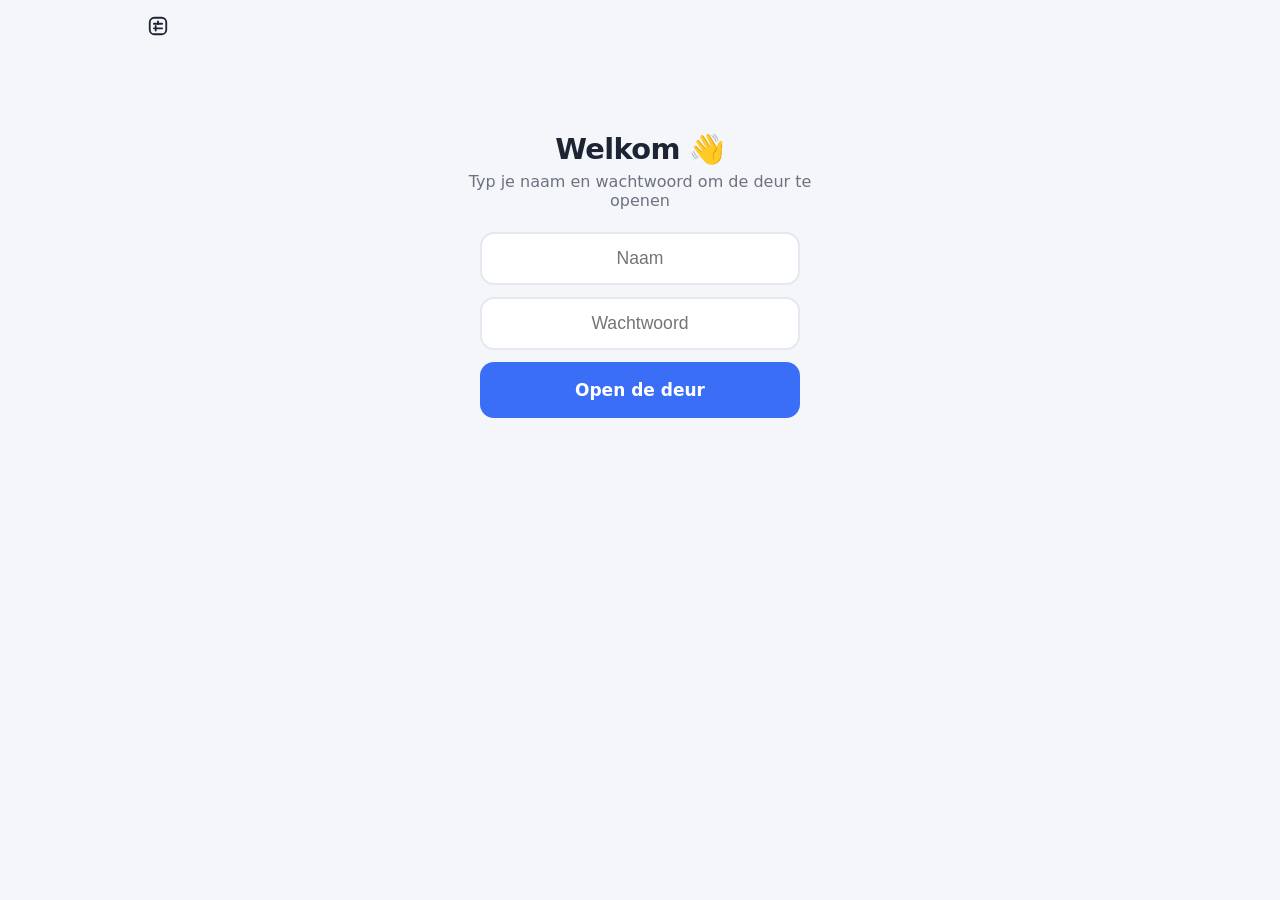
==== index.html @ dc173ef7 "Klok: wrong answers wait for Verder, × beside Klaar, single-column tiles A wrong answer stays on scr" ====
<!DOCTYPE html>
<html lang="nl">
<head>
  <meta charset="UTF-8">
  <meta name="viewport" content="width=device-width, initial-scale=1, viewport-fit=cover">
  <title>Oefensommen</title>
  <link rel="stylesheet" href="css/style.css?v=202611221325">
  <link rel="icon" href="data:image/svg+xml,<svg xmlns='http://www.w3.org/2000/svg' viewBox='0 0 100 100'><text y='.9em' font-size='90'>🧮</text></svg>">
</head>
<body>

  <header class="topbar">
    <button id="btn-brand" class="brand" title="Oefensommen" aria-label="Oefensommen">
      <svg viewBox="0 0 24 24" width="22" height="22" aria-hidden="true" fill="none"
           stroke="currentColor" stroke-width="2" stroke-linecap="round">
        <rect x="3" y="3" width="18" height="18" rx="5"/>
        <path d="M7.5 9.5h9M7.5 14.5h9M12 7v3M9.5 12v5"/>
      </svg>
    </button>
    <div class="topbar-right">
      <div id="timerbox" class="timerbox hidden">
        <span class="timer-clock">⏱</span>
        <span id="timer" class="timer-value">0:00</span>
        <button id="btn-pause" class="timer-btn" data-i18n-title="pause">⏸</button>
        <button id="btn-skip" class="timer-btn" data-i18n-title="skip">⏭</button>
      </div>
      <div id="langpick" class="langpick">
        <button id="lang-current" class="flag-btn" aria-haspopup="true" aria-expanded="false">
          <span id="lang-flag">🇳🇱</span><span id="lang-caret" class="caret hidden">▾</span>
        </button>
        <div id="lang-menu" class="lang-menu hidden">
          <button class="lang-opt" data-lang="nl">🇳🇱 Nederlands</button>
          <button class="lang-opt" data-lang="en">🇬🇧 English</button>
          <button class="lang-opt" data-lang="tr">🇹🇷 Türkçe</button>
        </div>
      </div>
      <button id="btn-logout-top" class="icon-btn hidden" data-i18n-title="logout" aria-label="Uitloggen">
        <svg viewBox="0 0 24 24" width="17" height="17" fill="none" stroke="currentColor"
             stroke-width="2" stroke-linecap="round" stroke-linejoin="round">
          <path d="M15 17l5-5-5-5"></path>
          <path d="M20 12H9"></path>
          <path d="M13 4H6a2 2 0 0 0-2 2v12a2 2 0 0 0 2 2h7"></path>
        </svg>
      </button>
    </div>
  </header>

  <main id="app">

    <!-- LOGIN -->
    <section id="screen-login" class="screen">
      <div class="login-wrap">
        <h1 class="welkom"><span data-i18n="welkom">Welkom</span><span id="welkom-name" class="name"></span> 👋</h1>
        <p id="login-sub" class="login-sub" data-i18n="login_hint">Typ het wachtwoord om de deur te openen</p>

        <input type="text" id="login-user" class="hidden" autocomplete="username"
               autocapitalize="none" autocorrect="off" spellcheck="false"
               data-i18n-ph="username" placeholder="Naam">
        <input type="password" id="login-pass" inputmode="numeric" autocomplete="current-password" data-i18n-ph="password" placeholder="Wachtwoord">
        <p id="login-error" class="error hidden" data-i18n="login_err">Dat klopt niet. Probeer het nog eens!</p>
        <button id="btn-login" class="btn primary big" data-i18n="login_btn">Open de deur</button>
      </div>
    </section>

    <!-- HOME -->
    <section id="screen-home" class="screen hidden screen--fit">
      <div class="card home-card">
        <div class="home-head">
          <h1 id="home-greeting">Hoi!</h1>
          <p id="home-chips" class="home-chips"></p>
        </div>
        <p id="home-status" class="status"></p>
        <div class="home-doors">
          <button id="btn-sprint" class="door-tile hidden">
            <span class="door-icon">⚡</span>
            <span id="sprint-label" class="door-name">Tafels</span>
            <b id="sprint-done" class="door-badge"></b>
          </button>
          <button id="btn-start" class="door-tile">
            <span class="door-icon">🧮</span>
            <span id="start-label" class="door-name">Redactiesommen</span>
            <b id="start-done" class="door-badge"></b>
          </button>
          <button id="btn-klokles" class="door-tile">
            <span class="door-icon">🕰️</span>
            <span class="door-name">Klok</span>
            <b id="klokles-done" class="door-badge"></b>
          </button>
          <button id="btn-klok" class="door-tile">
            <span class="door-icon">🕐</span>
            <span id="klok-label" class="door-name">Klokkijken</span>
            <b id="klok-done" class="door-badge"></b>
          </button>
        </div>
        <button id="btn-report" class="btn ghost big hidden">📋 <span data-i18n="report_btn">Rapport</span></button>
        <button id="btn-watch" class="btn primary big hidden">🔴 <span data-i18n="watch_live">Live meekijken</span></button>
      </div>
    </section>

    <!-- KLOK: one clock, one page -->
    <section id="screen-klokles" class="screen hidden screen--fit">
      <div class="card kl-card">
        <header class="kl-head">
          <button id="kl-quit" class="icon-ghost" aria-label="Terug">
            <svg viewBox="0 0 24 24" width="18" height="18" fill="none" stroke="currentColor"
                 stroke-width="2.2" stroke-linecap="round" stroke-linejoin="round" aria-hidden="true">
              <path d="M15 18l-6-6 6-6"></path>
            </svg>
          </button>
          <h2 id="kl-title" class="kl-title">Klok</h2>
          <span id="kl-count" class="kl-count"></span>
          <span id="kl-progress" class="kl-step">1 / 10</span>
        </header>
        <div class="kl-track"><div id="kl-bar" class="kl-fill"></div></div>
        <div id="kl-layout" class="sprint-body">
          <div id="kl-body" class="sprint-main">
            <div id="kl-face" class="kl-stage"></div>
            <p id="kl-text" class="kl-text"></p>
            <div id="kl-opts" class="kl-opts"></div>
            <div id="kl-nudge" class="kl-nudge hidden">
              <div id="kl-card-m" class="kl-card-ctl kl-ctl-m active">
                <div class="kl-ctl-head"><i class="kl-dot kl-dot-m"></i>Minuut</div>
                <div class="kl-ctl-btns">
                  <button id="kl-m-dn" class="kl-step-btn" aria-label="Minuut terug">−</button>
                  <button id="kl-m-up" class="kl-step-btn" aria-label="Minuut vooruit">+</button>
                </div>
                <div class="kl-ok-row">
                  <button id="kl-m-ok" class="kl-tick" aria-label="Dakika klaar">✓</button>
                </div>
              </div>
              <div id="kl-card-h" class="kl-card-ctl kl-ctl-h locked">
                <div class="kl-ctl-head"><i class="kl-dot kl-dot-h"></i>Uur</div>
                <div class="kl-ctl-btns">
                  <button id="kl-h-dn" class="kl-step-btn" aria-label="Uur terug">−</button>
                  <button id="kl-h-up" class="kl-step-btn" aria-label="Uur vooruit">+</button>
                </div>
                <div class="kl-ok-row">
                  <button id="kl-h-ok" class="kl-tick" aria-label="Uur klaar">✓</button>
                </div>
              </div>
            </div>
            <div id="kl-final" class="kl-final hidden">
              <button id="kl-check" class="btn primary big kl-check">Klaar ✓</button>
              <button id="kl-undo" class="kl-back" aria-label="Terug naar de wijzers">×</button>
            </div>
            <p id="kl-flash" class="kl-flash"></p>
          </div>
          <aside id="kl-marks" class="marks-panel"></aside>
        </div>
        <div id="kl-panel" class="kl-panel hidden"></div>
      </div>
    </section>

    <!-- TASK -->
    <section id="screen-task" class="screen hidden screen--fit">
      <div class="card">
        <div class="task-head">
          <button id="btn-quit" class="icon-ghost" aria-label="Terug">
            <svg viewBox="0 0 24 24" width="18" height="18" fill="none" stroke="currentColor"
                 stroke-width="2.2" stroke-linecap="round" stroke-linejoin="round" aria-hidden="true">
              <path d="M15 18l-6-6 6-6"></path>
            </svg>
          </button>
          <div class="progress-wrap"><div id="progress-bar" class="progress-bar"></div></div>
          <span id="progress-text" class="progress-text">1/20</span>
        </div>
        <div class="task-split">
          <div class="task-main">
            <div class="task-question-col">
              <div id="question-clock" class="question-clock hidden"></div>
              <div class="question-row">
                <p id="question-text" class="question"></p>
                <img id="school-badge" class="school-badge hidden" alt="school"
                     title="Zo'n som krijg je ook op school" src="img/school.svg">
              </div>
              <div class="task-tools">
                <button id="btn-hint" class="hint-btn hidden" aria-label="Hint">💡<b id="hint-count" class="hint-count"></b></button>
              </div>
              <p id="hint-bubble" class="hint-bubble hidden"></p>
            </div>
            <div class="task-answer-col">
              <div id="answers" class="answers"></div>
              <div id="explain-box" class="explain-box hidden">
                <div id="explain-body"></div>
                <button id="btn-gotit" class="btn primary hidden">Begrepen!</button>
              </div>
            </div>
          </div>
          <aside id="task-marks" class="marks-panel"></aside>
        </div>
      </div>
    </section>

    <!-- TAFELSPRINT: ten tafels against the clock, two answers -->
    <section id="screen-sprint" class="screen hidden screen--fit">
      <div class="card sprint-card">
        <header class="sprint-head">
          <button id="sprint-quit" class="icon-ghost" data-i18n-title="back_home" aria-label="Terug">
            <svg viewBox="0 0 24 24" width="18" height="18" fill="none" stroke="currentColor"
                 stroke-width="2.2" stroke-linecap="round" stroke-linejoin="round" aria-hidden="true">
              <path d="M15 18l-6-6 6-6"></path>
            </svg>
          </button>
          <button id="sprint-pause" class="icon-ghost" data-i18n-title="pause" aria-label="Pauze">
            <svg viewBox="0 0 16 16" width="13" height="13" aria-hidden="true">
              <rect x="3" y="2.5" width="3.5" height="11" rx="1.2" fill="currentColor"/>
              <rect x="9.5" y="2.5" width="3.5" height="11" rx="1.2" fill="currentColor"/>
            </svg>
          </button>
          <h2 id="sprint-badge-label" class="sprint-title">Tafelsprint</h2>
          <span id="sprint-sep" class="sprint-sep" aria-hidden="true">·</span>
          <span id="sprint-count" class="sprint-secs">20</span>
          <span id="sprint-unit" class="sprint-unit" aria-hidden="true">s</span>
          <span id="sprint-progress" class="sprint-step">1 / 10</span>
        </header>
        <div class="sprint-track"><div id="sprint-bar" class="sprint-fill"></div></div>

        <div class="sprint-body">
          <div class="sprint-main">
            <p id="sprint-question" class="sprint-q">6 × 8</p>
            <div id="sprint-answers" class="sprint-answers"></div>
            <p id="sprint-flash" class="sprint-flash"></p>
          </div>
          <aside id="sprint-marks" class="marks-panel"></aside>
        </div>

        <div id="sprint-paused" class="sprint-paused hidden">
          <span class="paused-mark" aria-hidden="true">⏸</span>
          <span class="paused-text" data-i18n="paused_sub">De klok staat stil.</span>
          <button id="sprint-resume" class="btn primary" aria-label="Verder gaan">▶</button>
        </div>
      </div>
    </section>

    <!-- RAPPORT: today and every day before it, in one place -->
    <section id="screen-result" class="screen hidden">
      <div class="card report-card">
        <header class="report-head">
          <button id="report-back" class="icon-ghost" data-i18n-title="back_home" aria-label="Terug">
            <svg viewBox="0 0 24 24" width="18" height="18" fill="none" stroke="currentColor"
                 stroke-width="2.4" stroke-linecap="round" stroke-linejoin="round" aria-hidden="true">
              <path d="M15 5l-7 7 7 7"/>
            </svg>
          </button>
          <h2 class="report-title"><span data-i18n="report_btn">Rapport</span></h2>
        </header>
        <div id="report-strip" class="report-strip"></div>
        <div id="report-day" class="report-day"></div>
      </div>
    </section>

    <!-- COUNTDOWN -->
    <section id="screen-count" class="screen hidden screen--fit">
      <div class="count-stage">
        <svg class="count-ring" viewBox="0 0 120 120">
          <circle class="count-track" cx="60" cy="60" r="52"></circle>
          <circle id="count-progress" class="count-arc" cx="60" cy="60" r="52"></circle>
        </svg>
        <div id="count-number" class="count-number">3</div>
      </div>
      <p id="count-label" class="count-label" data-i18n="get_ready">Klaar voor de start…</p>
    </section>

    <!-- PAUSE -->
    <section id="screen-pause" class="screen hidden screen--fit">
      <div class="card center pause-card">
        <div class="big-emoji">⏸️</div>
        <h1 data-i18n="paused_title">Even pauze</h1>
        <p class="status" data-i18n="paused_sub">De klok staat stil. Je gaat verder met dezelfde som.</p>
        <div class="pause-facts">
          <span class="time-pill" id="pause-at"></span>
          <span class="time-pill" id="pause-time"></span>
        </div>
        <button id="btn-resume" class="btn primary big" data-i18n="resume_btn">Verder gaan</button>
      </div>
    </section>

    <!-- PARENT: LIVE MIRROR -->
    <section id="screen-mirror" class="screen hidden screen--fit">
      <div class="card">
        <div class="mirror-head">
          <button id="mirror-back" class="icon-ghost" data-i18n-title="back_home" aria-label="Terug">
            <svg viewBox="0 0 24 24" width="18" height="18" fill="none" stroke="currentColor"
                 stroke-width="2.2" stroke-linecap="round" stroke-linejoin="round" aria-hidden="true">
              <path d="M15 18l-6-6 6-6"></path>
            </svg>
          </button>
          <span class="live-dot"></span>
          <b id="mirror-who">TAK</b>
          <span id="mirror-status" class="mirror-status"></span>
          <span id="mirror-time" class="progress-text"></span>
        </div>
        <div id="mirror-body"></div>
      </div>
    </section>

  </main>

  <div id="champ-win" class="champ-win hidden" role="dialog" aria-modal="true" aria-labelledby="champ-win-title">
    <canvas id="champ-fw" aria-hidden="true"></canvas>
    <div id="champ-float" class="champ-float" aria-hidden="true"></div>
    <div class="champ-win-card">
      <div id="champ-win-trophy" class="champ-trophy" aria-hidden="true">🏆</div>
      <div class="champ-badges" aria-hidden="true">🏅 ⭐ 🏆 ⭐ 🏅</div>
      <h2 id="champ-win-title" class="champ-win-title">KAMPIOEN!</h2>
      <p id="champ-win-sub" class="champ-win-sub"></p>
      <p id="champ-win-score" class="champ-win-score"></p>
      <button id="champ-win-close" class="btn primary">Verder</button>
      <button id="champ-win-later" class="champ-win-later hidden">Verder</button>
    </div>
  </div>

  <div id="confetti"></div>

  <script src="js/i18n.js?v=202611221325"></script>
  <script src="js/celebrate.js?v=202611221325"></script>
  <script src="js/config.js?v=202611221325"></script>
  <script src="js/cloud.js?v=202611221325"></script>
  <script src="js/storage.js?v=202611221325"></script>
  <script src="js/templates.js?v=202611221325"></script>
  <script src="js/explain.js?v=202611221325"></script>
  <script src="js/klok.js?v=202611221325"></script>
  <script src="js/levels.js?v=202611221325"></script>
  <script src="js/rules.js?v=202611221325"></script>
  <script src="js/klokles.js?v=202611221325"></script>
  <script src="js/sprint.js?v=202611221325"></script>
  <script src="js/engine.js?v=202611221325"></script>
  <script src="js/live.js?v=202611221325"></script>
  <script src="js/app.js?v=202611221325"></script>
</body>
</html>
---- css/style.css ----
/* Oefensommen — minimal, compact, icon-first. Built for an iPad in Safari:
   touch only, both orientations, nothing below 44px, no hover to rely on. */
:root {
  /* ink & surface */
  --ink:        #1d2433;
  --muted:      #6b7280;
  --bg:         #f4f6fa;
  --card:       #ffffff;
  --line:       #e4e8f0;
  --line-soft:  #eef1f6;

  /* meaning — one hue per meaning, never decorative.
     The plain colour is for FILLS and 18px+ bold text; smaller text on a
     -soft background uses the matching -ink, which is the same hue walked
     down to 4.5:1 on that background. */
  --accent: #3b6ef6;  --accent-soft: #e8eefe;  --accent-ink: #3563dd;
  --green:  #1f9d57;  --green-soft:  #e4f6ec;  --green-ink:  #187d45;
  --amber:  #d98a00;  --amber-soft:  #fdf3dd;  --amber-ink:  #9c6300;
  --red:    #e0484d;  --red-soft:    #fdeced;  --red-ink:    #c23e42;
  --teal:   #119a86;  --teal-soft:   #e3f5f2;  --teal-ink:   #0d7c6c;

  /* radius */
  --r-xs: 8px; --r-sm: 10px; --r-md: 14px; --r-lg: 18px; --r-pill: 999px;
  --radius: 18px;                  /* kept: older rules still name it */

  /* spacing — 4px base, only these six */
  --s1: 4px; --s2: 8px; --s3: 12px; --s4: 16px; --s5: 24px; --s6: 32px;

  /* type — the child never reads below 15px, parent chrome never below 13px */
  --t-xs:  0.8125rem;   /* 13  labels, parent chrome */
  --t-sm:  0.9375rem;   /* 15  smallest child text */
  --t-md:  1.0625rem;   /* 17  body, buttons */
  --t-lg:  1.375rem;    /* 22  question */
  --t-xl:  2rem;        /* 32  answers, score */
  --t-2xl: 2.75rem;     /* 44  the sum in the sprint */

  /* touch */
  --tap:    44px;
  --tap-md: 56px;
  --tap-lg: 64px;

  /* layout */
  --shell:  1040px;
  --rail: 100px;   /* two 44px cells + the gap: the child's door back to a fout */
  --topbar: 52px;
  --shadow: 0 1px 2px rgba(29, 36, 51, .05);
}

* { margin: 0; padding: 0; box-sizing: border-box; }

html, body { height: 100%; }

body {
  font-family: -apple-system, "SF Pro Rounded", "Segoe UI", system-ui, sans-serif;
  background: var(--bg);
  color: var(--ink);
  display: flex;
  flex-direction: column;
  -webkit-tap-highlight-color: transparent;
}

/* Top bar */
.topbar {
  display: flex;
  justify-content: space-between;
  align-items: center;
  min-height: var(--topbar);
  padding: var(--s1) var(--s4);
  padding-left: max(var(--s4), env(safe-area-inset-left));
  padding-right: max(var(--s4), env(safe-area-inset-right));
  max-width: var(--shell);
  width: 100%;
  margin: 0 auto;
}
/* the back control stays inside the topbar's own padding: pulled further left
   it sits in Safari's swipe-back edge, where a tap meant for it takes the
   whole page back instead */
.brand {
  display: flex; align-items: center; justify-content: center;
  width: var(--tap); height: var(--tap);
  background: none; border: none; padding: 0; cursor: pointer;
  font-family: inherit; color: var(--ink);
  transition: opacity .15s, transform .08s;
}
.brand:active { transform: scale(0.97); }
.topbar-right { display: flex; align-items: center; gap: 10px; }

/* elapsed time and pause read as one control, because they belong together */
.timerbox {
  display: flex; align-items: center; gap: 7px;
  background: var(--card); border: 1px solid var(--line);
  border-radius: var(--r-pill); padding: 0 var(--s1) 0 var(--s3);
}
.timerbox.hidden { display: none; }
.timer-clock { font-size: .85rem; opacity: .75; }
.timer-value {
  font-weight: 700; font-size: .95rem; color: var(--muted);
  font-variant-numeric: tabular-nums; min-width: 34px;
}
.timer-btn {
  width: var(--tap); height: var(--tap); border-radius: 50%;
  border: none; background: var(--bg); color: var(--muted);
  font-size: var(--t-md); line-height: 1; cursor: pointer;
  display: flex; align-items: center; justify-content: center;
  transition: background .15s, color .15s, transform .08s;
}
.timer-btn:active { transform: scale(0.92); }
.timer-btn.hidden { display: none; }
/* ⏭ abandons the som that is on screen, so it does not sit shoulder to
   shoulder with the one that only stops the clock */
.timer-btn + .timer-btn { margin-left: var(--s2); }

/* one flag, and a menu behind it for whoever is allowed to switch */
.langpick { position: relative; }
.flag-btn {
  display: flex; align-items: center; justify-content: center; gap: 3px;
  min-width: var(--tap); min-height: var(--tap);
  background: none; border: 2px solid transparent; border-radius: var(--r-sm);
  padding: 0 var(--s1); font-size: 1.3rem; line-height: 1; cursor: default;
}
.flag-btn.switchable { cursor: pointer; }
.caret { font-size: .62rem; color: var(--muted); }
.lang-menu {
  position: absolute; right: 0; top: calc(100% + 6px); z-index: 40;
  background: var(--card); border: 1px solid var(--line);
  border-radius: 12px; padding: var(--s1);
  box-shadow: 0 8px 24px rgba(29, 36, 51, .12);
  min-width: 168px;
  display: grid; gap: var(--s1);
}
/* a language is picked with a thumb on a tablet, so each one is a full target
   rather than a line of a menu */
.lang-opt {
  display: flex; align-items: center; width: 100%; text-align: left;
  background: none; border: none; border-radius: 8px;
  min-height: var(--tap); padding: 0 var(--s3);
  font-size: .95rem; font-family: inherit;
  color: var(--ink); cursor: pointer; white-space: nowrap;
}
.lang-opt.active { background: var(--accent-soft); color: var(--accent); font-weight: 700; }
.icon-btn {
  background: var(--card); border: 1px solid var(--line);
  border-radius: var(--r-pill); width: var(--tap); height: var(--tap);
  font-size: var(--t-md); line-height: 1; cursor: pointer; color: var(--muted);
  display: flex; align-items: center; justify-content: center;
  flex-shrink: 0;
  transition: color .15s, border-color .15s, transform .08s;
}
.icon-btn:active { transform: scale(0.94); }
.icon-btn svg { display: block; }

/* the pause card takes the card's own padding, so stopping and starting the
   clock does not move it up and down the screen */
.pause-facts { display: flex; gap: 10px; justify-content: center; margin-bottom: 20px; }

/* Layout */
#app {
  flex: 1;
  width: 100%;
  max-width: var(--shell);
  margin: 0 auto;
  padding: var(--s2) var(--s4) var(--s5);
  padding-left: max(var(--s4), env(safe-area-inset-left));
  padding-right: max(var(--s4), env(safe-area-inset-right));
  padding-bottom: max(var(--s5), env(safe-area-inset-bottom));
}

/* A child screen fills the iPad instead of floating in the middle of it.
   min-height only, never a fixed height and never overflow:hidden — a long
   redactiesom must be allowed to scroll rather than be cut off. */
/* A child screen is given the whole height and uses it: the card sits in the
   middle of it rather than pinned to the top with the rest of an iPad empty
   underneath. `align-content: center` only centres while there is room — the
   moment the content is taller than the screen the grid lets it grow and the
   page scrolls, so a long som is never clipped. */
.screen--fit {
  min-height: calc(100svh - var(--topbar) - var(--s6));
  min-height: calc(100dvh - var(--topbar) - var(--s6));
  display: grid;
  align-content: center;
}
.screen.hidden, .hidden { display: none !important; }

.card {
  background: var(--card);
  border: 1px solid var(--line);
  border-radius: var(--r-lg);
  padding: var(--s4);
  box-shadow: var(--shadow);
}
.card.center { text-align: center; }

h1 { font-size: 1.6rem; margin-bottom: 14px; letter-spacing: -0.02em; }
h2 { font-size: 1.25rem; }
h3 { font-size: 1rem; margin: 20px 0 10px; color: var(--muted); }

.big-emoji { font-size: 3rem; margin-bottom: 8px; }

/* Inputs */
input[type="text"], input[type="password"] {
  display: block;
  width: 100%;
  max-width: 320px;
  margin: 0 auto 12px;
  padding: 14px 16px;
  font-size: 1.1rem;
  border: 2px solid var(--line);
  border-radius: 14px;
  outline: none;
  text-align: center;
}
input:focus { border-color: var(--accent); }

/* Buttons */
.btn {
  display: inline-flex; align-items: center; justify-content: center; gap: var(--s2);
  border: none;
  border-radius: var(--r-md);
  min-height: var(--tap-md);
  font-size: var(--t-md);
  font-weight: 700;
  font-family: inherit;
  padding: var(--s2) var(--s5);
  cursor: pointer;
  transition: background .15s, transform .1s;
}
.btn:active { transform: scale(0.98); }
.btn.big { width: 100%; margin: var(--s2) auto 0; display: flex; }
.btn.primary { background: var(--accent); color: #fff; }
.btn.ghost { background: var(--accent-soft); color: var(--accent); }

.error { color: var(--red); margin-bottom: 10px; font-weight: 600; }

/* ---------- Login / magic door ---------- */
.login-wrap { text-align: center; max-width: 380px; margin: clamp(24px, 8dvh, 72px) auto 0; padding: 0 var(--s3); }
.welkom { font-size: 1.8rem; margin-bottom: 6px; letter-spacing: -0.02em; }
.welkom .name { color: var(--accent); }
.login-sub { color: var(--muted); margin-bottom: 22px; }

/* the wrong password: one short shake, no theatre */
.login-wrap.denied { animation: login-shake .4s; }
@keyframes login-shake {
  0%, 100% { transform: translateX(0); }
  25% { transform: translateX(-7px); }
  75% { transform: translateX(7px); }
}
#screen-login input { margin-top: 4px; }
/* the button and the box the password goes in are one pair, so they stand on
   the same two edges rather than the button being wider than its own field */
#screen-login .btn.big { max-width: 320px; }

/* ---------- Home — three doors and one line that says how today went ------- */
.home-card { display: grid; gap: var(--s3); }
.home-head {
  display: flex; align-items: baseline; justify-content: space-between;
  gap: var(--s3); flex-wrap: wrap;
}
.home-card h1 { margin: 0; font-size: 1.5rem; }
.status { color: var(--muted); margin: 0; font-size: var(--t-sm); }

/* ⚡ 10/10 · 🧮 9/10 · 🕐 8/10 · ⏱ 14m · 92 */
.home-chips {
  display: flex; align-items: center; gap: var(--s2); flex-wrap: wrap;
  margin: 0; font-size: var(--t-sm); font-weight: 700; color: var(--muted);
  font-variant-numeric: tabular-nums;
}
.home-chips i { font-style: normal; opacity: .4; }
.home-chips b { color: var(--ink); }

.home-doors { display: grid; grid-template-columns: repeat(3, 1fr); gap: var(--s3); }
.door-tile {
  display: flex; flex-direction: column; align-items: center; justify-content: center;
  gap: var(--s1);
  min-height: 120px; padding: var(--s3) var(--s2);
  border: none; border-radius: var(--r-md);
  background: var(--accent); color: #fff;
  font-family: inherit; cursor: pointer;
  transition: background .15s, transform .1s;
}
.door-tile:active { transform: scale(.98); }
.door-tile.done { background: var(--green); }
/* begun and not finished: amber says that everywhere else here, and the deep
   amber is the one that carries white text */
.door-tile.resume { background: var(--amber-ink); }
.door-icon { font-size: 1.75rem; line-height: 1; }
/* the name is white on a saturated tile, so it is set large enough to be read
   at that contrast — and by a slow reader */
.door-name { font-size: var(--t-md); font-weight: 800; text-align: center; line-height: 1.2; }
.door-badge {
  font-size: var(--t-xs); font-weight: 700; opacity: .95;
  font-variant-numeric: tabular-nums; min-height: 1em;
}

/* a child reads two words on a tile; on a narrow phone three tiles still fit */
@media (max-width: 420px) {
  .door-tile { min-height: 104px; }
  .door-name { font-size: var(--t-sm); }
}

/* Task */
.task-head { display: flex; align-items: center; gap: 12px; margin-bottom: 24px; }
.progress-wrap {
  flex: 1; height: 3px; background: var(--line); border-radius: 999px; overflow: hidden;
}
.progress-bar {
  height: 100%; width: 0%; background: var(--accent); border-radius: 999px;
  transition: width .3s ease;
}
.progress-text {
  font-weight: 700; color: var(--muted); font-size: var(--t-sm);
  font-variant-numeric: tabular-nums; min-width: 46px; text-align: right;
}
/* The question, and the school's mark beside it rather than under it. No
   reserved height: a one-line som takes one line. */
.question-row { display: flex; align-items: flex-start; gap: var(--s2); }
.question {
  flex: 1; min-width: 0;
  font-size: var(--t-md);
  line-height: 1.45;
  margin: 0;
}
/* On a redactiesom the reading IS the exercise; on an iPad there is room to
   say it at the size it deserves instead of having the answers shout over it. */
@media (min-width: 834px) {
  .question { font-size: var(--t-lg); line-height: 1.4; }
}
.task-tools { display: flex; align-items: center; gap: var(--s2); margin-top: var(--s3); }

.answers { display: grid; grid-template-columns: 1fr 1fr; gap: var(--s3); margin-top: var(--s4); }
.answer {
  border: 1.5px solid var(--line);
  background: var(--card);
  border-radius: var(--r-md);
  font-size: var(--t-md);
  font-weight: 800;
  font-family: inherit;
  font-variant-numeric: tabular-nums;
  min-height: var(--tap-lg); padding: var(--s3) var(--s2);
  cursor: pointer;
  transition: border-color .15s, background .15s, transform .08s;
}
.answer:active { transform: scale(0.97); }
.answer.correct { border-color: var(--green); background: var(--green-soft); color: var(--green); }
.answer.wrong { border-color: var(--red); background: var(--red-soft); color: var(--red); }
.answer:disabled { cursor: default; }
@media (max-width: 420px) {
  .answers { grid-template-columns: 1fr; }
  .answer { padding: 15px 10px; }
}

/* Result */
.result-grid {
  display: grid;
  grid-template-columns: repeat(5, 1fr);
  gap: 10px;
  margin: 20px 0 24px;
}
.result-tile {
  background: var(--bg);
  border-radius: 12px;
  padding: 10px 4px 8px;
  display: flex;
  flex-direction: column;
  align-items: center;
  gap: 2px;
}
.result-tile.ok { background: var(--green-soft); }
.result-tile.no { background: var(--red-soft); }
/* an unreviewed fout asks to be tapped */
.result-tile.no { animation: tile-nudge 1.6s ease-in-out infinite; }
@keyframes tile-nudge {
  0%, 100% { box-shadow: 0 0 0 0 rgba(229, 72, 77, 0); }
  50%      { box-shadow: 0 0 0 4px rgba(229, 72, 77, .18); }
}
/* put right on the second go: a tick like the rest, but on the teal that
   already means "earned another way", because two greens a shade apart are
   two greens nobody can tell apart from an arm's length */
.result-tile.fix, .result-tile.ok2 { background: var(--teal-soft); border-color: var(--teal); }
/* wrong, and the uitleg was read: it is dealt with, so it stops wearing the
   red that on this screen means "still to put right" */
.result-tile.exp { background: var(--bg); border-color: var(--line); }
.result-tile.todo { background: #fff4e0; border: 1px dashed #e8b45c; }
/* every som can be opened again from the report */
.result-tile {
  border: 1px solid transparent;
  font-family: inherit; cursor: pointer;
  transition: transform .08s, box-shadow .15s;
}
.result-tile:active { transform: scale(0.95); }
.result-tile { position: relative; }
.result-tile .num { font-size: var(--t-sm); font-weight: 700; color: var(--muted); }
.result-tile .mark { font-size: 1.25rem; line-height: 1; }
/* the lamp sits in the corner of the som it was used on */
.tile-hint {
  position: absolute; top: 2px; right: 3px;
  font-size: var(--t-xs); line-height: 1; opacity: .85;
}
@media (max-width: 420px) {
  .result-grid { grid-template-columns: repeat(5, 1fr); gap: 7px; }
}

/* Celebration confetti */
#confetti {
  position: fixed; inset: 0; pointer-events: none; overflow: hidden; z-index: 50;
}
.confetti-piece {
  position: absolute; top: -12px; width: 10px; height: 14px; border-radius: 2px;
  will-change: transform, opacity;
  animation: confetti-fall linear forwards;
}
@keyframes confetti-fall {
  0%   { transform: translateY(-10px) rotate(0deg); opacity: 1; }
  100% { transform: translateY(105dvh) rotate(720deg); opacity: 0.9; }
}
.big-emoji.party { animation: party-pop 0.9s ease; display: inline-block; }
@keyframes party-pop {
  0%   { transform: scale(0.3) rotate(-15deg); }
  40%  { transform: scale(1.35) rotate(8deg); }
  70%  { transform: scale(0.92) rotate(-4deg); }
  100% { transform: scale(1) rotate(0deg); }
}

/* one day's report, opened by tapping the day */
.day-head { display: flex; justify-content: space-between; align-items: center; margin-bottom: 10px; }
.day-head b { font-size: 1.05rem; }
.day-counts { display: flex; flex-wrap: wrap; gap: 7px; }
.day-pill {
  background: var(--card); border: 1px solid var(--line); border-radius: 999px;
  padding: 4px 11px; font-size: 0.85rem; font-weight: 700; color: var(--muted);
}
.day-pill.ok { color: var(--green); border-color: var(--green-soft); background: var(--green-soft); }
.day-pill.no { color: var(--red); border-color: var(--red-soft); background: var(--red-soft); }
.day-cats { margin-top: 12px; display: grid; gap: 5px; }
.day-cat {
  display: flex; justify-content: space-between;
  font-size: 0.85rem; color: var(--muted);
  border-top: 1px solid var(--line); padding-top: 5px;
}
.day-cat b { color: var(--ink); }
.day-none { color: var(--muted); font-size: 0.9rem; margin-top: 6px; }

/* the parent's say over a day */
.day-note {
  margin-top: 12px; padding: 9px 12px;
  background: var(--card); border: 1px solid var(--line); border-radius: 10px;
  font-size: .87rem; color: var(--ink); text-align: left;
}
.day-edit { margin-top: 14px; padding-top: 14px; border-top: 1px solid var(--line); }
.mark-row { display: flex; gap: var(--s2); flex-wrap: wrap; justify-content: center; }
/* what a parent taps here is written to the cloud and stays there, so it is a
   full-size target standing on its own, not a chip in a row of chips */
.mark-btn {
  border: 1.5px solid var(--line); background: var(--card);
  border-radius: 999px; min-height: var(--tap); padding: var(--s1) var(--s4);
  font-size: .8rem; font-weight: 700; font-family: inherit;
  color: var(--muted); cursor: pointer;
  transition: border-color .12s, color .12s, background .12s;
}
/* the deep variants: these are the only fills here that carry white text */
.mark-btn.done.on    { background: var(--green-ink); border-color: var(--green-ink); color: #fff; }
.mark-btn.partial.on { background: var(--amber-ink); border-color: var(--amber-ink); color: #fff; }
.mark-btn.miss.on    { background: var(--red-ink);   border-color: var(--red-ink);   color: #fff; }
.mark-btn.auto.on    { background: var(--accent-soft); border-color: var(--accent); color: var(--accent); }
.day-note-input {
  display: block; width: 100%; max-width: none; margin: 10px 0 0;
  padding: 10px 12px; font-size: .9rem; text-align: left;
  border: 1.5px solid var(--line); border-radius: 10px; font-family: inherit;
}
.day-save { margin-top: 9px; padding: 8px 18px; font-size: .88rem; }
.day-saved { margin-left: 8px; color: var(--green); font-weight: 800; }


/* the nudge to go and look at what went wrong: it is the one instruction on
   the card, so it is not also the quietest thing on it, and the grid it sits
   in already spaces it */
.review-hint {
  margin: 0;
  color: var(--ink);
  font-size: var(--t-sm);
  font-weight: 700;
}

/* ---------- Countdown ----------
   The height comes from screen--fit, the same frame the card screens use, so
   ⏸ and ▶ do not snap the page to the top and back. */
#screen-count {
  display: flex; flex-direction: column; align-items: center; justify-content: center;
  gap: var(--s5);
}
#screen-count.hidden { display: none; }
.count-stage { position: relative; width: 132px; height: 132px; }
.count-ring { width: 100%; height: 100%; transform: rotate(-90deg); }
.count-track { fill: none; stroke: var(--line); stroke-width: 7; }
.count-arc {
  fill: none; stroke: var(--accent); stroke-width: 7; stroke-linecap: round;
  stroke-dasharray: 327; stroke-dashoffset: 0;
  transition: stroke-dashoffset 1s linear, stroke .4s ease;
}
.count-number {
  position: absolute; inset: 0;
  display: flex; align-items: center; justify-content: center;
  font-size: var(--t-2xl); font-weight: 800; color: var(--accent);
  letter-spacing: -0.04em;
}
.count-number.tick { animation: count-pop .95s cubic-bezier(.2,.8,.3,1); }
@keyframes count-pop {
  0%   { transform: scale(0.35); opacity: 0; }
  22%  { transform: scale(1.14); opacity: 1; }
  40%  { transform: scale(1); opacity: 1; }
  100% { transform: scale(1); opacity: 1; }
}
.count-number.go {
  font-size: 3.1rem; color: var(--green);
  animation: count-go .8s cubic-bezier(.2,.8,.3,1);
}
@keyframes count-go {
  0%   { transform: scale(0.4) rotate(-8deg); opacity: 0; }
  45%  { transform: scale(1.2) rotate(3deg); opacity: 1; }
  100% { transform: scale(1) rotate(0); opacity: 1; }
}
.count-label { color: var(--muted); font-size: var(--t-sm); font-weight: 600; }

/* ---------- Parent live mirror ---------- */
.mirror-head {
  display: flex; align-items: center; gap: 9px;
  padding-bottom: 14px; margin-bottom: 16px;
  border-bottom: 1px solid var(--line);
}
.mirror-head b { font-size: 1.05rem; }
.mirror-status { color: var(--muted); font-size: .95rem; flex: 1; }
.live-dot {
  width: 10px; height: 10px; border-radius: 50%; background: var(--red);
  animation: live-pulse 1.6s ease-in-out infinite; flex-shrink: 0;
}
.live-dot.idle { background: var(--line); animation: none; }
@keyframes live-pulse {
  0%, 100% { opacity: 1; box-shadow: 0 0 0 0 rgba(229,72,77,.5); }
  50%      { opacity: .55; box-shadow: 0 0 0 7px rgba(229,72,77,0); }
}
/* the 💡: help with UNDERSTANDING the som, tucked under the question */
.hint-btn {
  position: relative;
  display: inline-flex; align-items: center; justify-content: center;
  width: var(--tap); height: var(--tap); flex: none;
  padding: 0; border-radius: var(--r-pill);
  border: none; background: #fdf6e0;
  font-size: 1.15rem; font-family: inherit;
  color: var(--amber-ink); cursor: pointer;
  transition: background .12s, transform .1s, opacity .15s;
}
.hint-btn:active { transform: scale(0.96); }
.hint-bubble {
  margin: var(--s3) 0 0;
  padding: 11px 14px;
  background: #fffbea; border: 1px solid #f0e2ae; border-radius: 12px;
  font-size: .95rem; line-height: 1.55; color: var(--ink);
  text-align: left;
}

/* the second chance and the uitleg, under the answers */
.explain-box {
  margin-top: 18px; padding: 15px 17px;
  background: var(--bg); border-radius: 14px;
  text-align: left;
}
.fix-hint { font-weight: 700; color: var(--ink); font-size: .98rem; }
.fix-praise { font-weight: 800; color: var(--green); font-size: 1.05rem; }
.explain-title { display: block; margin-bottom: 6px; color: var(--muted); font-size: .88rem; }
.explain-text { font-size: 1.02rem; line-height: 1.6; }
.explain-box .btn { margin-top: 14px; padding: 10px 22px; }

/* the som being worked on, with the whole opdracht down the right-hand side —
   the same panel for the child and for the parent watching */
.mirror-split, .task-split {
  display: grid; grid-template-columns: minmax(0, 1fr) var(--rail);
  gap: var(--s5); align-items: start;
}
.mirror-main, .task-main { min-width: 0; }
.marks-panel { position: sticky; top: 8px; }
.mark-list {
  /* two columns: ten sommen make a clean 2 × 5 block instead of a ragged row */
  list-style: none; display: grid; grid-template-columns: repeat(2, 1fr);
  gap: 6px; margin: 0; padding: 0;
}
.mark-cell {
  aspect-ratio: 1; border-radius: 9px;
  display: flex; align-items: center; justify-content: center;
  font-size: var(--t-xs); font-weight: 800; font-variant-numeric: tabular-nums;
  background: var(--bg); color: #aeb4c0;
  border: 1.5px solid transparent;
  transition: background .2s, color .2s;
}
.mark-cell.ok   { background: var(--green-soft); color: var(--green-ink); }
.mark-cell.fix  { background: var(--teal-soft); color: var(--teal-ink); }
.mark-cell.no   { background: var(--red-soft); color: var(--red-ink); }
.mark-cell.skip { background: #fff4e0; color: var(--amber-ink); }
.mark-cell.here { border-color: var(--accent); color: var(--accent); background: var(--card); }

/* All three rails narrow at one width, and the list of cells goes to a single
   column at that same width: split them and a two-column list ends up inside a
   40px rail, which is exactly what an iPad in Split View gives you. */
@media (max-width: 600px) {
  .mirror-split, .task-split, .sprint-body {
    grid-template-columns: minmax(0, 1fr) 40px; gap: var(--s3);
  }
  .mark-list { grid-template-columns: 1fr; gap: var(--s1); }
  .mark-cell { aspect-ratio: auto; height: 34px; border-radius: var(--r-xs); }
}

.mirror-q { font-size: 1.2rem; line-height: 1.55; margin-bottom: 20px; }
.mirror-options { display: grid; grid-template-columns: 1fr 1fr; gap: 10px; }
.mirror-opt {
  border: 2px solid var(--line); border-radius: 14px;
  padding: 15px 10px; text-align: center;
  font-size: 1.1rem; font-weight: 800; color: var(--ink);
}
.mirror-opt.picked-ok { border-color: var(--green); background: var(--green-soft); color: var(--green); }
.mirror-opt.picked-no { border-color: var(--red); background: var(--red-soft); color: var(--red); }
.mirror-opt.is-answer { border-style: dashed; border-color: var(--green); }
.mirror-key {
  margin-top: 16px; font-size: .92rem; color: var(--muted);
  background: var(--bg); border-radius: 10px; padding: 9px 12px;
}
.mirror-key b { color: var(--green); }
.mirror-key.shown {
  display: flex; align-items: center; gap: 7px;
  width: 100%; text-align: left;
  border: 1px solid var(--green);
  background: var(--green-soft);
  color: #14663a;
  font-family: inherit; font-size: .92rem; font-weight: 600;
  cursor: pointer;
  animation: answer-in .25s ease;
}
.mirror-key.shown b { color: #0d5030; font-size: 1.08rem; }
.mirror-key.shown .tuck { margin-left: auto; opacity: .65; font-size: .9rem; }
@keyframes answer-in {
  from { opacity: 0; transform: translateY(-4px); }
  to   { opacity: 1; transform: none; }
}
.mirror-verdict {
  margin-top: 14px; padding: 9px 12px; border-radius: 10px;
  font-weight: 700; font-size: .95rem; text-align: center;
}
.mirror-verdict.right { background: var(--green-soft); color: #14663a; }
.mirror-verdict.wrong { background: var(--red-soft); color: #a3232a; }
.mirror-note { margin-top: 14px; font-size: .88rem; color: var(--muted); }
.mirror-reveal {
  margin-top: 16px; width: 100%;
  background: var(--bg); border: 1px dashed var(--line); border-radius: 10px;
  padding: 10px 12px; font-family: inherit; font-size: .92rem; font-weight: 600;
  color: var(--muted); cursor: pointer;
  transition: border-color .15s, color .15s, background .15s;
}
.mirror-reveal:active { transform: scale(0.99); }
.mirror-idle { text-align: center; padding: 26px 8px; color: var(--muted); }
.mirror-idle .big-emoji { opacity: .8; }
@media (max-width: 420px) { .mirror-options { grid-template-columns: 1fr; } }

/* Stats */
.stat-grid {
  display: grid; grid-template-columns: repeat(3, 1fr); gap: 12px; margin-top: 16px;
}
.stat {
  background: var(--bg); border-radius: 14px; padding: 16px;
  display: flex; flex-direction: column; gap: 2px;
}
.stat b { font-size: 1.5rem; }
.stat span { color: var(--muted); font-size: 0.85rem; }
.cat-bar-row { margin-bottom: 10px; }
.cat-bar-label {
  display: flex; justify-content: space-between;
  font-size: 0.9rem; margin-bottom: 4px;
}
.cat-bar-label b { color: var(--muted); font-weight: 600; }
.cat-bar-track { height: 9px; background: var(--line); border-radius: 999px; overflow: hidden; }
.cat-bar-fill { height: 100%; background: var(--green); border-radius: 999px; }
.cat-bar-fill.low { background: var(--red); }
.cat-bar-fill.mid { background: var(--amber); }

/* the day's sommen, under that day's report card in the kalender */

/* ---------- sommen: the parent rates today's questions ---------- */
.som-row {
  padding: 14px 0;
  border-bottom: 1px solid var(--line);
}
.som-row:last-child { border-bottom: none; }   /* the lessons rule follows */
.som-head { display: flex; align-items: center; gap: 9px; margin-bottom: 6px; }
.som-n { font-weight: 800; font-size: .92rem; }
.som-cat {
  font-size: .74rem; font-weight: 700; color: var(--muted);
  background: var(--bg); border-radius: 999px; padding: 3px 9px;
}
.som-hint { font-size: .82rem; }
.som-text { font-size: .95rem; line-height: 1.5; margin-bottom: 10px; }
.som-rate { display: flex; gap: var(--s2); align-items: center; flex-wrap: wrap; }
/* a rating travels to the cloud and changes what the child is given tomorrow,
   so it is a target you mean to hit */
.rate-btn {
  border: 1.5px solid var(--line); background: var(--card);
  border-radius: 999px; min-height: var(--tap); padding: var(--s1) var(--s4);
  font-size: .8rem; font-weight: 700; font-family: inherit;
  color: var(--muted); cursor: pointer;
  transition: border-color .12s, background .12s, color .12s;
}
.rate-btn.hard.on { border-color: #e8b45c; background: #fdf0d5; color: var(--amber-ink); }
.rate-btn.easy.on { border-color: var(--accent); background: var(--accent-soft); color: var(--accent); }
.rate-now { font-size: .78rem; font-weight: 700; color: var(--muted); }

/* what the app took away from it */
.lessons { margin-top: 22px; padding-top: 18px; border-top: 2px solid var(--line); }
.lessons h3 { margin: 0 0 4px; color: var(--ink); }
.lessons-sub { color: var(--muted); font-size: .86rem; margin-bottom: 12px; }
.lesson {
  display: flex; align-items: center; gap: var(--s3);
  padding: 10px 12px; margin-bottom: var(--s2);
  background: var(--bg); border-radius: 12px;
}
.lesson-what { flex: 1; min-width: 0; display: flex; flex-direction: column; gap: 2px; }
.lesson-what b { font-size: .88rem; }
.lesson-what span {
  font-size: .78rem; color: var(--muted);
  overflow: hidden; text-overflow: ellipsis; white-space: nowrap;
}
.lesson-adj {
  font-size: .76rem; font-weight: 800; white-space: nowrap;
  padding: 4px 10px; border-radius: 999px;
}
.lesson-adj.easier { background: #fdf0d5; color: var(--amber-ink); }
.lesson-adj.harder { background: var(--accent-soft); color: var(--accent); }
/* the way back out of every rating above it, so it is the last thing that
   should be a 20px ✕ */
.lesson-undo {
  flex: none; display: flex; align-items: center; justify-content: center;
  min-width: var(--tap); min-height: var(--tap);
  border: none; background: none; cursor: pointer; font-family: inherit;
  color: var(--muted); font-size: var(--t-md); padding: 0; line-height: 1;
}

/* how many 💡 are left, and what it looks like when there are none */
/* the count rides on the lamp instead of beside it */
.hint-count {
  position: absolute; top: -2px; right: -2px;
  font-variant-numeric: tabular-nums;
  background: var(--amber-ink); color: #fff;
  border-radius: var(--r-pill); min-width: 18px; padding: 0 4px;
  font-size: var(--t-xs); line-height: 18px; text-align: center;
  font-weight: 800;
}
.hint-count:empty { display: none; }
.hint-btn.spent {
  border-style: solid; border-color: var(--line);
  background: var(--bg); color: var(--muted);
  cursor: default; opacity: .65;
}

/* the parent's copy of a day's report card */
.day-pill.fix { color: var(--amber-ink); background: #fdf0d5; border-color: #ecd699; }
.day-aschild {
  margin-top: 12px; padding-top: 10px; border-top: 1px dashed var(--line);
  font-size: .84rem; color: var(--muted); font-style: italic;
}

/* ---------- tafelsprint ----------
   One column of content, one rail of progress beside it, and a header that is
   a single line of text-height things: nothing on this screen is a shape for
   its own sake. */
/* The card is a grid item in a centred screen. With auto margins it took its
   width from whatever its longest line happened to be, so it grew and shrank
   by ten pixels mid-question as the hint line came and went, under the finger
   that was aiming at it. It takes the shell, like the task card beside it. */
.sprint-card { width: 100%; padding: 20px 22px 24px; }

.sprint-head { display: flex; align-items: center; gap: 10px; }
.icon-ghost {
  flex: none; width: var(--tap); height: var(--tap); border-radius: var(--r-sm);
  border: none; background: var(--bg); color: var(--muted);
  display: flex; align-items: center; justify-content: center;
  cursor: pointer; font-family: inherit;
  transition: background .15s, color .15s, transform .08s;
}
.icon-ghost:active { transform: scale(.94); }
.sprint-title {
  font-size: var(--t-sm); font-weight: 800; letter-spacing: .08em;
  text-transform: uppercase; color: var(--muted);
}
/* The seconds sit in a box wide enough for two digits, so dropping from 10 to
   9 does not drag the title and the "s" along with it. Generated content used
   to hold the separator and the unit, which meant the whole run of text
   re-measured once a question — always at 10, which is what was noticed. */
.sprint-secs {
  display: inline-block; min-width: 2.2ch; text-align: right;
  font-size: var(--t-sm); font-weight: 700; color: var(--muted);
  font-variant-numeric: tabular-nums;
}
.sprint-sep { color: var(--muted); opacity: .45; font-size: var(--t-xs); }
.sprint-unit { color: var(--muted); opacity: .6; font-size: var(--t-xs); font-weight: 700; }
.sprint-secs.low, .sprint-secs.low + .sprint-unit { color: var(--red); opacity: 1; }
.sprint-step {
  margin-left: auto;
  font-size: var(--t-sm); font-weight: 700; color: var(--muted);
  font-variant-numeric: tabular-nums;
}

/* the clock: a hairline that drains, right where the eye already is */
/* the sprint clock: a hairline track with a draining fill */
.sprint-track {
  height: 3px; background: var(--line); border-radius: var(--r-pill);
  overflow: hidden; margin-top: var(--s3);
}
.paused-text { font-size: var(--t-sm); color: var(--muted); }
.sprint-fill { height: 100%; width: 100%; background: var(--accent); border-radius: 999px; }
.sprint-fill.low { background: var(--red); }

/* the same marks rail as the task and the mirror, at the same width: it is one
   component and it was rendering 35px cells here and 47px there */
.sprint-body {
  display: grid; grid-template-columns: minmax(0, 1fr) var(--rail);
  gap: var(--s5); align-items: start; margin-top: 26px;
}
.sprint-main { min-width: 0; }
.sprint-q {
  font-size: 3rem; font-weight: 800; text-align: center;
  letter-spacing: .01em; font-variant-numeric: tabular-nums;
  margin: 4px 0 26px;
}
.sprint-answers {
  display: grid; grid-template-columns: repeat(2, minmax(0, 1fr));
  gap: 12px; max-width: 380px; margin: 0 auto;
}
.sprint-opt {
  font-family: inherit; font-size: 1.5rem; font-weight: 800;
  font-variant-numeric: tabular-nums;
  height: 68px; border-radius: 16px; cursor: pointer;
  border: 1.5px solid var(--line); background: var(--card); color: var(--ink);
  transition: transform .08s, background .15s, border-color .15s, opacity .25s;
}
.sprint-opt:active { transform: scale(.97); }
.sprint-opt.right { background: var(--green-soft); border-color: var(--green); color: var(--green); }
.sprint-opt.wrong { background: var(--red-soft); border-color: var(--red); color: var(--red); }
/* one line under the answers: an icon for the beat, a word only when there is
   something to say */
.sprint-flash {
  margin-top: var(--s3); text-align: center;
  font-size: var(--t-sm); font-weight: 700; color: var(--muted);
  min-height: 1.5em;
}
.sprint-flash.think { font-weight: 600; }
.sprint-flash:empty { min-height: 1.5em; }
.sprint-flash.good { color: var(--green); }
.sprint-flash.bad  { color: var(--red); }

.sprint-paused {
  display: flex; align-items: center; justify-content: center; gap: var(--s3);
  padding: var(--s4) 0 var(--s2);
  font-size: var(--t-sm); color: var(--muted);
}
.sprint-paused .paused-mark { font-size: 1.25rem; }
.sprint-paused .btn { min-width: var(--tap); min-height: var(--tap); padding: 0 var(--s4); }

/* a narrow window: the rail itself narrows with the other two splits further
   up, so what is left here is how much air the sprint can still afford */
@media (max-width: 520px) {
  .sprint-card { padding: 18px var(--s4) 20px; }
  .sprint-body { margin-top: 20px; }
  .sprint-q { font-size: 2.1rem; margin: 0 0 14px; }
  .sprint-opt { height: 60px; font-size: 1.35rem; }
}

/* how the sprint reads back, on the report card and in the kalender */
.sprint-strip {
  background: var(--bg); border-radius: 12px;
  padding: 10px 12px; margin: 14px 0 4px;
}
.sprint-line { display: flex; justify-content: space-between; font-size: .85rem; }
.sprint-chips { display: flex; flex-wrap: wrap; gap: 6px; margin-top: 8px; }
.sprint-chip {
  font-size: var(--t-sm); font-weight: 700; border-radius: 999px;
  padding: 4px 9px; background: var(--card); border: 1px solid var(--line);
}
.sprint-chip.o { background: var(--green-soft); border-color: #b9e3cd; }
.sprint-chip.n { background: var(--red-soft); border-color: #f0b9bb; }
.sprint-chip.t { background: #fff4e0; border-color: #e8b45c; }

/* ---------- one som, opened out: what it was and what may be done with it ---------- */
.som-head, .som-text { cursor: pointer; }
.som-more { margin-left: auto; color: var(--muted); font-size: .8rem; transition: transform .15s; }
.som-row.open .som-more { transform: rotate(180deg); }
.som-row.off .som-text { opacity: .55; text-decoration: line-through; }
.som-off {
  font-size: .68rem; font-weight: 800; text-transform: uppercase; letter-spacing: .04em;
  color: var(--amber-ink); background: #fdf0d5; border-radius: 999px; padding: 3px 8px;
}
.som-detail { margin-top: 12px; border-top: 1px dashed var(--line); padding-top: 12px; }
.det-label { font-size: .8rem; color: var(--muted); margin-bottom: 6px; }
.det-q { font-size: .95rem; line-height: 1.5; margin-bottom: 10px; }
.det-opts { display: flex; flex-wrap: wrap; gap: 6px; margin-bottom: 10px; }
.det-opt {
  font-size: .82rem; font-weight: 700; border-radius: 8px; padding: 5px 10px;
  background: var(--bg); border: 1px solid var(--line);
}
.det-opt.right  { background: var(--green-soft); border-color: #b9e3cd; }
.det-opt.picked { background: var(--red-soft); border-color: #f0b9bb; }
.det-explain {
  font-size: .87rem; line-height: 1.55; background: var(--bg);
  border-radius: 10px; padding: 10px 12px; margin-bottom: 12px;
}
.det-rules { margin-bottom: 12px; display: grid; gap: var(--s1); }
.det-rules > b, .det-note > b { display: block; font-size: .8rem; margin-bottom: 6px; }
/* switching a som off is permanent until it is switched back, so the whole
   line is the target and the box in it is big enough to aim at */
.det-rule {
  display: flex; align-items: center; gap: var(--s2);
  min-height: var(--tap);
  font-size: .87rem; padding: 5px 0; cursor: pointer;
}
.det-rule input { flex: none; width: 22px; height: 22px; accent-color: var(--red); }
.det-off {
  font-size: .68rem; font-weight: 800; text-transform: uppercase;
  color: var(--amber-ink); background: #fdf0d5; border-radius: 999px; padding: 2px 7px; font-style: normal;
}
.det-hint { font-size: .75rem; color: var(--muted); margin-top: 4px; }
.det-note-line { font-size: .85rem; color: var(--muted); margin-bottom: 4px; }
.note-box {
  width: 100%; font-family: inherit; font-size: .87rem;
  border: 1.5px solid var(--line); border-radius: 10px; padding: 8px 10px; resize: vertical;
}
.det-note-btns { display: flex; gap: 7px; margin-top: 7px; }
.btn.small { padding: 6px 13px; font-size: .8rem; }
.lesson-adj.off { background: #fdf0d5; color: var(--amber-ink); }
.lesson.note .lesson-what span { font-style: italic; }

.som-row.open { background: var(--bg); border-radius: 12px; padding: 12px; }
.day-nosom { font-size: .85rem; color: var(--muted); margin-top: 14px; line-height: 1.5; }
.sprint-strip .sprint-line + .sprint-chips + .sprint-line { margin-top: 12px; }

/* ---------- the tafels as a grid, on the parent's overzicht ---------- */
.tafel-grid { display: flex; flex-direction: column; gap: 3px; margin: 10px 0 12px; overflow-x: auto; }
.tafel-row { display: flex; gap: 3px; }
.tafel-cell {
  flex: 1 1 0; min-width: 26px; text-align: center;
  font-size: .72rem; font-weight: 700; line-height: 1;
  padding: 7px 2px; border-radius: 6px; background: var(--bg); color: var(--ink);
}
.tafel-cell.head { background: none; color: var(--muted); font-weight: 800; }
.tafel-cell.corner { color: var(--line); }
.tafel-cell.ok   { background: var(--green-soft); }
.tafel-cell.mid  { background: #fdf0d5; }
.tafel-cell.low  { background: var(--red-soft); }
.tafel-cell.none { background: var(--bg); color: #c3c8d2; }
.tafel-weak { font-size: .85rem; color: var(--muted); line-height: 1.5; }
.tafel-weak.good { color: var(--green); }
@media (max-width: 420px) {
  .tafel-cell { min-width: 22px; font-size: .62rem; padding: 6px 1px; }
}
/* on the report card the grid sits inside a strip, so it is a size smaller */
.tafel-grid.small { margin: 8px 0 6px; }
.tafel-grid.small .tafel-cell { min-width: 20px; font-size: .6rem; padding: 5px 1px; }

/* a fout in the task list can be reopened for one more go — it asks quietly */
.mark-cell.can-fix { cursor: pointer; animation: tile-nudge 1.6s ease-in-out infinite; }

/* The school's mark on a som shaped like the werkblad's. The wordmark is two
   lines inside a 120-wide drawing: under about 48px "MONDO" falls below 11px
   and the whole thing is a green smudge, which tells the child nothing. It
   stays out of the reading line and stays quiet instead. */
.school-badge {
  flex: none; order: -1; width: 40px; height: auto; margin-top: 3px; opacity: .75;
}
.school-badge.row { display: inline-block; width: 34px; margin: 0; vertical-align: middle; }

/* ---------- the clock, drawn ---------- */
.question-clock { display: flex; justify-content: center; margin: 2px 0 18px; }
/* with a dial above it the prompt is one short line, so it does not need the
   reserve a three-line redactiesom does */
.question-clock:not(.hidden) ~ .question-row .question,
.question-clock:not(.hidden) + .question { min-height: 0; margin-bottom: 18px; text-align: center; }
.klok-face { width: clamp(150px, 26dvh, 220px); height: auto; aspect-ratio: 1; }
.klok-rim { fill: var(--card); stroke: var(--ink); stroke-width: 2; }
.klok-ticks line { stroke: var(--ink); }
.klok-num { font-size: 15px; font-weight: 800; fill: var(--ink); font-family: inherit; }
.klok-hand { stroke: var(--ink); stroke-linecap: round; }
.klok-hand.hour { stroke-width: 5; }
.klok-hand.minute { stroke-width: 3; }
.klok-pin { fill: var(--card); stroke: var(--ink); stroke-width: 2; }
@media (max-width: 520px) { .klok-face { width: 170px; height: 170px; } }

/* ---------- a day, as the kalender tells it ---------- */
.day-score { display: flex; align-items: center; gap: 14px; margin: 14px 0 10px; }
.score-ring {
  display: flex; align-items: baseline; gap: 1px;
  border-radius: 14px; padding: 8px 14px; background: var(--bg);
  font-variant-numeric: tabular-nums;
}
.score-ring b { font-size: 1.5rem; font-weight: 800; line-height: 1; }
.score-ring em { font-style: normal; font-size: var(--t-xs); color: var(--muted); }
.score-ring.good { background: var(--green-soft); color: var(--green); }
.score-ring.mid  { background: #fdf0d5; color: var(--amber-ink); }
.score-ring.low  { background: var(--red-soft); color: var(--red); }
.score-side { display: flex; flex-wrap: wrap; gap: 6px; }
.day-doors { display: flex; flex-wrap: wrap; gap: 8px; margin-bottom: 4px; }
.day-door {
  display: inline-flex; align-items: center; gap: 6px;
  font-size: var(--t-sm); font-weight: 700; color: var(--muted);
  background: var(--bg); border-radius: 999px; padding: 5px 11px;
}
.day-door i { font-style: normal; }
.day-door b { color: var(--ink); font-variant-numeric: tabular-nums; }
.day-run { font-size: var(--t-sm); font-weight: 800; color: var(--muted); margin: 14px 0 -4px; }
.det-clock { display: flex; justify-content: center; margin: 4px 0 10px; }
.det-clock .klok-face { width: 140px; height: 140px; }


/* ---------- hover, and only where there is a pointer ----------
   iPad keeps :hover on the last thing tapped until something else is
   tapped, so an answered tile would sit there looking selected. Every
   hover affordance lives behind this guard; touch gets :active instead. */
@media (hover: hover) and (pointer: fine) {
  .brand:hover { opacity: 0.6; }
  .timer-btn:hover { background: var(--accent-soft); color: var(--accent); }
  .flag-btn.switchable:hover, .flag-btn.open { border-color: var(--accent); background: var(--accent-soft); }
  .lang-opt:hover { background: var(--bg); }
  .icon-btn:hover { border-color: var(--accent); color: var(--accent); }
  .btn.primary:hover { background: #2f5ce0; }
  .btn.ghost:hover { background: #dbe6fd; }
  .answers:not(.fresh) .answer:hover { border-color: var(--accent); }
  .result-tile:hover { box-shadow: 0 2px 8px rgba(29, 36, 51, .12); }
  .hint-btn:hover { background: #fdf3d0; }
  .mirror-key.shown:hover .tuck { opacity: 1; }
  .mirror-reveal:hover { border-color: var(--green); color: var(--green); background: var(--green-soft); }
  .rate-btn.hard:hover { border-color: #e8b45c; background: #fff8e9; color: var(--amber-ink); }
  .rate-btn.easy:hover { border-color: var(--accent); background: var(--accent-soft); color: var(--accent); }
  .lesson-undo:hover { color: var(--red); }
  .icon-ghost:hover { background: var(--accent-soft); color: var(--accent); }
  .mark-cell.can-fix:hover { box-shadow: 0 2px 8px rgba(29, 36, 51, .16); }
}

/* ==========================================================================
   iPad — the sizes the app is actually used at.
   Everything above this line is the phone layout; these two blocks are the
   only rules that look UP from it, which is what was missing entirely.
   ========================================================================== */

@media (min-width: 834px) {
  .card { padding: var(--s5); }
  h1 { font-size: 1.75rem; }
  .question { font-size: var(--t-lg); }
  .answer { font-size: var(--t-xl); min-height: var(--tap-lg); }
  .sprint-q { font-size: var(--t-2xl); }
  .sprint-opt { height: var(--tap-lg); font-size: var(--t-xl); }
}

/* Landscape on an iPad is a wide, short window: the question and its answers
   stop stacking and sit side by side, with the rail of ten still on the
   right. Nothing is hidden — it is the same content, laid out across the
   width that is there instead of down a column that is not. */
@media (orientation: landscape) and (min-width: 1000px) {
  .task-split {
    grid-template-columns: minmax(0, 1fr) minmax(0, 1fr) var(--rail);
    gap: var(--s5);
    align-items: start;
  }
  .task-main { display: contents; }         /* question and answers become columns */
  .task-question-col { min-width: 0; }
  /* The uitleg opens inside this column. Centring it made its height carry the
     layout, so the four answers slid up by half a box the moment the child got
     something wrong — the padding does the optical centring instead, and the
     buttons stay where the finger left them. */
  .task-answer-col { min-width: 0; align-self: start; padding-top: var(--s5); }
  .home-doors { gap: var(--s4); }
  .door-tile { min-height: 150px; }
}

/* ---------- the kampioensronde ----------
   A night sky and gold, so the child can see at a glance that this is not the
   round they just did: a trophy, a starfield, and answers that are there from
   the first moment. The colours are the page's own variables, turned over for
   this one card, so nothing inside has to know. */
body.champ {
  background: radial-gradient(ellipse at 50% -10%, #25449f 0%, #0d1b4f 55%, #050b25 100%) fixed;
}
#screen-sprint.champ .sprint-card {
  --ink: #ffffff; --muted: #b9c6f2; --card: rgba(255, 255, 255, .10);
  --bg: rgba(255, 255, 255, .09); --line: rgba(245, 197, 66, .55);
  --accent: #f5c542; --accent-soft: rgba(245, 197, 66, .18);
  position: relative; overflow: hidden; color: var(--ink);
  background:
    radial-gradient(circle, rgba(255, 255, 255, .55) 0 1px, transparent 1.6px) 0 0 / 46px 46px,
    radial-gradient(circle, rgba(245, 197, 66, .45) 0 1px, transparent 1.6px) 23px 23px / 46px 46px,
    linear-gradient(160deg, #1a3584 0%, #0b1a4d 100%);
  border: 1.5px solid #f5c542;
  box-shadow: 0 0 0 4px rgba(245, 197, 66, .15), 0 18px 50px rgba(5, 11, 37, .55);
}
#screen-sprint.champ .sprint-card::after {
  content: "🏆"; position: absolute; right: -14px; bottom: -26px;
  font-size: 9rem; line-height: 1; opacity: .09; pointer-events: none;
}
#screen-sprint.champ .sprint-card > * { position: relative; z-index: 1; }
#screen-sprint.champ .sprint-title { color: #f5c542; letter-spacing: .04em; text-transform: uppercase; }
#screen-sprint.champ .sprint-q { text-shadow: 0 2px 18px rgba(245, 197, 66, .45); }
#screen-sprint.champ .sprint-opt {
  background: rgba(255, 255, 255, .10); border-color: rgba(245, 197, 66, .7); color: #fff;
}
#screen-sprint.champ .sprint-opt.right { background: #1f9d57; border-color: #7ee2a8; color: #fff; }
#screen-sprint.champ .sprint-opt.wrong { background: #c93a40; border-color: #ff9a9e; color: #fff; }
#screen-sprint.champ .sprint-flash.good { color: #7ee2a8; }
#screen-sprint.champ .sprint-flash.bad  { color: #ff9a9e; }
#screen-sprint.champ .sprint-track { background: rgba(255, 255, 255, .15); }
#screen-sprint.champ .btn.primary { background: #f5c542; color: #1a2250; font-weight: 800; }

/* the cup is won: fireworks over the whole page */
.champ-win {
  position: fixed; inset: 0; z-index: 60; overflow: hidden;
  display: flex; align-items: center; justify-content: center; padding: var(--s4);
  background: radial-gradient(ellipse at 50% 30%, #28479f 0%, #0b1848 60%, #040920 100%);
}
.champ-win.hidden { display: none; }
#champ-fw { position: absolute; inset: 0; width: 100%; height: 100%; }
.champ-float { position: absolute; inset: 0; pointer-events: none; overflow: hidden; }
.champ-float span {
  position: absolute; bottom: -8vh; opacity: 0;
  animation: champ-rise 5s ease-in forwards;
}
@keyframes champ-rise {
  0%   { transform: translateY(0) rotate(0deg); opacity: 0; }
  12%  { opacity: 1; }
  100% { transform: translateY(-115vh) rotate(25deg); opacity: .9; }
}
.champ-win-card {
  position: relative; z-index: 1; text-align: center; max-width: 520px;
  padding: 28px 26px 30px; border-radius: 28px;
  background: rgba(8, 17, 60, .55); border: 2px solid #f5c542;
  box-shadow: 0 0 60px rgba(245, 197, 66, .35);
  backdrop-filter: blur(6px); -webkit-backdrop-filter: blur(6px);
}
.champ-trophy { font-size: 6.5rem; line-height: 1; animation: champ-bounce 1.6s ease-in-out infinite; }
@keyframes champ-bounce {
  0%, 100% { transform: translateY(0) scale(1) rotate(-4deg); }
  50%      { transform: translateY(-14px) scale(1.08) rotate(4deg); }
}
.champ-win-title {
  margin: 6px 0 4px; font-size: clamp(2.4rem, 9vw, 4rem); font-weight: 900; letter-spacing: .06em;
  background: linear-gradient(180deg, #fff6c7 0%, #f5c542 55%, #e08a00 100%);
  -webkit-background-clip: text; background-clip: text; color: transparent;
  filter: drop-shadow(0 3px 0 rgba(0, 0, 0, .35));
}
.champ-win-sub { margin: 0 0 8px; font-size: 1.35rem; font-weight: 800; color: #fff; }
.champ-win-score { margin: 0 0 20px; font-size: 1rem; font-weight: 600; color: #b9c6f2; }
.champ-win .btn.primary { background: #f5c542; color: #1a2250; font-weight: 800; min-width: 160px; }
.champ-win-later {
  display: block; margin: 12px auto 0; background: none; border: none; cursor: pointer;
  font-family: inherit; font-size: .95rem; font-weight: 700; color: #b9c6f2; text-decoration: underline;
  min-height: var(--tap);
}
.champ-win-later.hidden { display: none; }
.champ-badges { display: none; font-size: 1.6rem; letter-spacing: .3em; margin: 2px 0 2px; }
.champ-win-sub.pop { animation: champ-pop .5s cubic-bezier(.2, 1.6, .4, 1); }
@keyframes champ-pop { 0% { transform: scale(.4); opacity: 0; } 100% { transform: scale(1); opacity: 1; } }

/* ---------- the superfinale: grander than the kampioensronde ----------
   Royal purple and crimson instead of navy, a sunburst turning slowly behind
   the card, a gold frame that breathes. Same variables, turned further. */
body.super {
  background: radial-gradient(ellipse at 50% 28%, #6a1fa8 0%, #2b0a52 48%, #0c0220 100%) fixed;
}
body.super::before {
  content: ""; position: fixed; z-index: -1; pointer-events: none;
  left: 50%; top: 30%; width: 220vmax; height: 220vmax; margin: -110vmax 0 0 -110vmax;
  background: repeating-conic-gradient(from 0deg, rgba(255, 213, 74, .16) 0 6deg, transparent 6deg 15deg);
  animation: super-spin 60s linear infinite;
}
@keyframes super-spin { to { transform: rotate(360deg); } }
#screen-sprint.super .sprint-card {
  --line: rgba(255, 213, 74, .75); --accent: #ffd54a; --accent-soft: rgba(255, 213, 74, .2);
  background:
    radial-gradient(circle, rgba(255, 255, 255, .7) 0 1px, transparent 1.7px) 0 0 / 38px 38px,
    radial-gradient(circle, rgba(255, 213, 74, .6) 0 1px, transparent 1.7px) 19px 19px / 38px 38px,
    linear-gradient(160deg, #4a1580 0%, #1d0640 55%, #12032b 100%);
  border: 2px solid #ffd54a;
  animation: super-glow 2.4s ease-in-out infinite;
}
@keyframes super-glow {
  0%, 100% { box-shadow: 0 0 0 4px rgba(255, 213, 74, .2), 0 0 28px rgba(255, 213, 74, .35), 0 18px 50px rgba(12, 2, 32, .6); }
  50%      { box-shadow: 0 0 0 7px rgba(255, 213, 74, .32), 0 0 60px rgba(255, 213, 74, .7), 0 18px 50px rgba(12, 2, 32, .6); }
}
#screen-sprint.super .sprint-card::after { content: "👑"; opacity: .12; font-size: 10rem; }
#screen-sprint.super .sprint-title {
  background: linear-gradient(90deg, #fff6c7, #ffd54a, #ff9d3c, #ffd54a, #fff6c7); background-size: 200% 100%;
  -webkit-background-clip: text; background-clip: text; color: transparent;
  animation: super-shine 3s linear infinite;
}
@keyframes super-shine { to { background-position: -200% 0; } }
#screen-sprint.super .sprint-q { text-shadow: 0 0 22px rgba(255, 213, 74, .8), 0 2px 0 rgba(0, 0, 0, .4); }
#screen-sprint.super .sprint-opt { border-color: rgba(255, 213, 74, .85); background: rgba(255, 255, 255, .12); }
#screen-sprint.super .btn.primary { background: linear-gradient(180deg, #fff2a8, #ffd54a 60%, #f0a020); color: #2b0a52; }

/* the superfinale won: the grandest of them all */
.champ-win.mega { background: radial-gradient(ellipse at 50% 35%, #7a24c4 0%, #2b0a52 50%, #0a0120 100%); }
.champ-win.mega::before {
  content: ""; position: absolute; pointer-events: none;
  left: 50%; top: 42%; width: 220vmax; height: 220vmax; margin: -110vmax 0 0 -110vmax;
  background: repeating-conic-gradient(from 0deg, rgba(255, 213, 74, .24) 0 5deg, transparent 5deg 12deg);
  animation: super-spin 24s linear infinite;
}
.champ-win.mega .champ-win-card {
  border-width: 3px; border-color: #ffd54a; background: rgba(24, 4, 56, .62);
  animation: super-glow 1.6s ease-in-out infinite, mega-shake .6s ease-out;
}
@keyframes mega-shake {
  0%, 100% { transform: translate(0, 0); }
  15% { transform: translate(-7px, 4px) rotate(-1deg); } 30% { transform: translate(6px, -5px) rotate(1deg); }
  45% { transform: translate(-5px, -3px); } 60% { transform: translate(4px, 3px); } 80% { transform: translate(-2px, 1px); }
}
.champ-win.mega .champ-trophy { font-size: 8rem; animation: champ-bounce 1.1s ease-in-out infinite; filter: drop-shadow(0 0 26px rgba(255, 213, 74, .9)); }
.champ-win.mega .champ-badges { display: block; animation: champ-pop .8s .2s both cubic-bezier(.2, 1.6, .4, 1); }
.champ-win.mega .champ-win-title {
  font-size: clamp(1.9rem, 7.4vw, 3.3rem); line-height: 1.05; letter-spacing: .03em;
  background: linear-gradient(90deg, #fff6c7, #ffd54a, #ff9d3c, #ff5ea8, #b388ff, #4dd0e1, #fff6c7);
  background-size: 300% 100%; -webkit-background-clip: text; background-clip: text; color: transparent;
  animation: super-shine 2.4s linear infinite, mega-pulse 1.2s ease-in-out infinite;
}
@keyframes mega-pulse { 0%, 100% { transform: scale(1); } 50% { transform: scale(1.06); } }
.champ-win.mega .champ-win-sub { font-size: 1.6rem; color: #ffe27a; text-shadow: 0 0 16px rgba(255, 213, 74, .7); min-height: 2.1em; }
.champ-win.mega .champ-float span { animation-name: champ-rise-mega; }
@keyframes champ-rise-mega {
  0%   { transform: translateY(0) rotate(0deg) scale(.6); opacity: 0; }
  12%  { opacity: 1; }
  100% { transform: translateY(-118vh) rotate(-40deg) scale(1.3); opacity: .95; }
}

/* ---------- klok: one clock, one page ---------- */
.kl-card { width: 100%; padding: 18px 20px 22px; }
.kl-head { display: flex; align-items: center; gap: 10px; }
.kl-title { margin: 0; font-size: var(--t-lg); flex: 1; }
.kl-count { font-weight: 800; font-variant-numeric: tabular-nums; color: var(--muted); }
.kl-step { color: var(--muted); font-weight: 700; font-variant-numeric: tabular-nums; }
.kl-track { height: 6px; border-radius: 999px; background: var(--line); margin: 12px 0 18px; overflow: hidden; }
.kl-fill { height: 100%; width: 100%; background: var(--accent); border-radius: 999px; }
.kl-stage { user-select: none; -webkit-user-select: none; }
/* No double-tap zoom and no pinch on this page: a quick tap on + or − is a tap,
   never the start of a zoom. */
#screen-klokles, #screen-klokles * { touch-action: manipulation; -webkit-user-select: none; user-select: none; }
#screen-klokles button, #screen-klokles .klok-face { -webkit-touch-callout: none; }
/* the clock itself: sized by the screen, not by a fixed pixel size, so it fills
   an iPad in landscape and stays whole on a phone */
.kl-face { width: min(40vw, 300px); height: auto; aspect-ratio: 1 / 1; margin: 0 auto; display: block; }
@media (min-width: 700px) {
  .kl-face { width: min(40vh, 320px); }
  .kl-card { padding: 22px 26px 26px; }
  .kl-opt { font-size: 1.5rem; min-height: 64px; }
}
.kl-face { cursor: default; }
/* the two hands, told apart at a glance: the short red hour, the long blue minute */
.kl-live .klok-hand.hour { stroke: #e0484d; stroke-width: 8; }
.kl-case { stroke: #fff; stroke-width: 10; stroke-linecap: round; }
.kl-live .klok-hand.minute { stroke: #3b6ef6; stroke-width: 4.5; stroke-linecap: round; }
.kl-live .klok-hand.hour { stroke-linecap: round; }
.kl-live .klok-pin { fill: #1d2433; }
.kl-nudge { display: grid; grid-template-columns: 1fr 1fr; gap: 10px; margin: 0 auto; width: 100%; max-width: 560px; }
.kl-nudge.hidden { display: none; }
.kl-card-ctl {
  display: flex; flex-direction: row; flex-wrap: wrap; align-items: center; justify-content: center; gap: 8px 10px;
  background: var(--card); border-radius: 18px; padding: 8px 10px;
  border: 2.5px solid var(--line); transition: opacity .25s, box-shadow .25s, border-color .25s;
}
.kl-ctl-m { border-color: rgba(59, 110, 246, .45); }
.kl-ctl-h { border-color: rgba(224, 72, 77, .45); }
.kl-card-ctl.active { box-shadow: 0 0 0 4px rgba(59, 110, 246, .18), 0 6px 18px rgba(29, 36, 51, .08); }
.kl-ctl-h.active { box-shadow: 0 0 0 4px rgba(224, 72, 77, .18), 0 6px 18px rgba(29, 36, 51, .08); }
.kl-card-ctl.locked { opacity: .42; filter: grayscale(.5); }
.kl-ctl-head { display: flex; align-items: center; justify-content: center; gap: 8px; font-weight: 800; font-size: 1.15rem; }
.kl-dot { width: 12px; height: 12px; border-radius: 50%; display: inline-block; flex: none; }
.kl-dot-h { background: #e0484d; }
.kl-dot-m { background: #3b6ef6; }
.kl-ctl-btns { display: flex; gap: 8px; }
.kl-ctl-btns button { width: 64px; }
.kl-step-btn {
  font-family: inherit; font-size: 2rem; font-weight: 800; height: 56px; border-radius: 14px;
  border: none; background: var(--bg); color: var(--ink); cursor: pointer; line-height: 1;
  transition: transform .08s, background .15s;
}
.kl-step-btn:hover:not(:disabled) { background: var(--accent-soft); }
.kl-step-btn:active:not(:disabled) { transform: scale(.94); }
.kl-step-btn:disabled, .kl-ok:disabled { cursor: default; }
.kl-ok {
  font-family: inherit; font-size: 1.1rem; font-weight: 800; min-height: 52px; border-radius: 16px;
  border: none; background: var(--accent); color: #fff; cursor: pointer;
}
.kl-ok.hidden { display: none; }
.kl-ok-row { display: flex; justify-content: center; align-items: center; gap: 8px; }
.kl-ok-row .hidden { display: none; }
.kl-tick, .kl-back {
  font-family: inherit; font-size: 1.5rem; font-weight: 800; width: 56px; height: 48px; border-radius: 14px;
  border: none; cursor: pointer; line-height: 1;
}
.kl-tick { background: #3b6ef6; color: #fff; }
.kl-ctl-h .kl-tick { background: #e0484d; }
.kl-back { background: var(--bg); color: var(--muted); width: 44px; height: 48px; font-size: 1.4rem; }
.kl-back:hover { background: var(--accent-soft); }
.kl-tick:disabled, .kl-back:disabled { background: var(--line); color: var(--muted); cursor: default; }
.kl-ctl-h .kl-ok { background: #e0484d; }
.kl-ok:disabled { background: var(--line); color: var(--muted); }
.kl-body {
  text-align: center; min-width: 0;
  display: grid; grid-template-columns: minmax(0, 1fr) minmax(0, 1fr); align-items: center;
  grid-template-areas: "face text" "ctl ctl" "check check" "flash flash"; gap: 10px 18px;
}
#kl-face { grid-area: face; }
#kl-text { grid-area: text; text-align: left; margin: 0; font-size: 1.6rem; }
#kl-opts { grid-area: ctl; }
#kl-nudge { grid-area: ctl; }
#kl-final { grid-area: check; display: flex; justify-content: center; align-items: center; gap: 10px; }
#kl-final.hidden { display: none; }
#kl-check { min-width: 200px; }
.kl-next { margin-top: 10px; }
#kl-layout { grid-template-columns: minmax(0, 1fr) 150px; }
#kl-marks .mark-list { grid-template-columns: 1fr !important; gap: 6px; width: 100%; }
#kl-marks .mark-list { align-content: start; }
#kl-marks .mark-cell { width: 100%; height: 40px; min-height: 0; }
#kl-flash { grid-area: flash; margin: 0; }
.kl-text { font-size: 2rem; font-weight: 800; margin: 14px 0 6px; min-height: 1.2em; }
.kl-opts { display: grid; grid-template-columns: 1fr 1fr; gap: 12px; max-width: 420px; margin: 16px auto 0; }
.kl-opt {
  font-family: inherit; font-size: 1.4rem; font-weight: 800; min-height: 64px; border-radius: 16px;
  border: 1.5px solid var(--line); background: var(--card); color: var(--ink); cursor: pointer;
}
.kl-opt:disabled { cursor: default; }
.kl-opt:disabled:not(.right):not(.wrong) { opacity: .45; }
.kl-why { display: inline-block; margin-top: 6px; font-weight: 600; color: var(--ink); text-align: left; max-width: 420px; }
.kl-opt.right { background: var(--green-soft) !important; border-color: var(--green) !important; color: var(--green) !important; }
.kl-opt.wrong { background: var(--red-soft) !important; border-color: var(--red) !important; color: var(--red) !important; }
.kl-check { margin-top: 16px; }
.kl-flash { min-height: 1.5em; margin: 12px 0 0; font-weight: 700; color: var(--muted); font-size: 1rem; line-height: 1.4; }
.kl-flash.good { color: var(--green); }
.kl-flash.bad { color: var(--red); }
.kl-panel { text-align: center; padding: 18px 8px 4px; }
.kl-panel.hidden { display: none; }
#kl-layout.hidden { display: none; }

/* ---- Champions League: navy and gold, with a trophy ---- */
body.kl-t1 { background: radial-gradient(ellipse at 50% -10%, #25449f 0%, #0d1b4f 55%, #050b25 100%) fixed; }
#screen-klokles.kl-t1 .kl-card {
  --ink: #ffffff; --muted: #c4cff5; --card: rgba(255, 255, 255, .10); --bg: rgba(255, 255, 255, .09);
  --line: rgba(245, 197, 66, .55); --accent: #f5c542; --accent-soft: rgba(245, 197, 66, .18);
  position: relative; overflow: hidden; color: var(--ink);
  background: radial-gradient(circle, rgba(255,255,255,.5) 0 1px, transparent 1.6px) 0 0 / 46px 46px,
              linear-gradient(160deg, #1a3584 0%, #0b1a4d 100%);
  border: 1.5px solid #f5c542;
}
#screen-klokles.kl-t1 .kl-card::after { content: "🏆"; position: absolute; right: -14px; bottom: -22px; font-size: 8rem; opacity: .08; pointer-events: none; }
#screen-klokles.kl-t1 .kl-title { color: #f5c542; text-transform: uppercase; letter-spacing: .04em; }
#screen-klokles.kl-t1 .kl-fill { background: #f5c542; }

/* ---- Dinosaurus League: jungle green, with a dinosaur ---- */
body.kl-t2 { background: radial-gradient(ellipse at 50% -10%, #2f8f4e 0%, #134a28 55%, #05200f 100%) fixed; }
#screen-klokles.kl-t2 .kl-card {
  --ink: #f4fff0; --muted: #c2e8c8; --card: rgba(255, 255, 255, .10); --bg: rgba(255, 255, 255, .08);
  --line: rgba(155, 229, 100, .55); --accent: #9be564; --accent-soft: rgba(155, 229, 100, .18);
  position: relative; overflow: hidden; color: var(--ink);
  background: radial-gradient(circle, rgba(155,229,100,.35) 0 1px, transparent 1.6px) 0 0 / 40px 40px,
              linear-gradient(160deg, #1f6b3a 0%, #0b3520 100%);
  border: 1.5px solid #9be564;
}
#screen-klokles.kl-t2 .kl-card::after { content: "🦖"; position: absolute; right: -10px; bottom: -20px; font-size: 8rem; opacity: .1; pointer-events: none; }
#screen-klokles.kl-t2 .kl-title { color: #9be564; text-transform: uppercase; letter-spacing: .04em; }
#screen-klokles.kl-t2 .kl-fill { background: #9be564; }
#screen-klokles.kl-t1 .kl-card > *, #screen-klokles.kl-t2 .kl-card > * { position: relative; z-index: 1; }
.kl-kicker { margin: 0; font-weight: 800; color: var(--accent); letter-spacing: .04em; }
.kl-ptitle { margin: 6px 0 10px; font-size: 1.7rem; }
.kl-ptext { margin: 0 auto 18px; max-width: 420px; color: var(--muted); font-size: 1.05rem; }
.kl-alt { display: block; margin: 12px auto 0; background: none; border: none; cursor: pointer;
          font-family: inherit; font-weight: 700; color: var(--muted); text-decoration: underline; min-height: var(--tap); }

/* the beat icon under the sprint answers */
.beat-icon { font-size: 1.1rem; vertical-align: -2px; }

/* ---------- motion: only what carries meaning ----------
   The sprint bar drains because that IS the information. Everything else
   stops moving for anyone who asked their device to stop moving things. */
@media (prefers-reduced-motion: reduce) {
  *, *::before, *::after {
    animation-duration: .001ms !important;
    animation-iteration-count: 1 !important;
    transition-duration: .001ms !important;
  }
  .sprint-fill { transition-duration: inherit !important; }
  /* both of the things that say "this is the one to tap" are a pulse, so both
     of them need a still version — otherwise asking for less motion takes the
     only cue away and leaves the child with ten identical vakjes */
  .mark-cell.can-fix { animation: none !important; outline: 2px solid var(--red); }
  .result-tile.no { animation: none !important; outline: 2px solid var(--red); }
}

/* ---------- the rapport: head, day strip, day body ---------- */
.report-card { display: grid; gap: var(--s3); }
.report-head { display: flex; align-items: center; gap: var(--s3); }
.report-title { font-size: var(--t-md); font-weight: 800; }

/* a fortnight on one line: the month grid's wall of red is gone */
.report-strip {
  display: flex; gap: var(--s1); overflow-x: auto; padding-bottom: var(--s1);
  scroll-snap-type: x proximity; -webkit-overflow-scrolling: touch;
  border-bottom: 1px solid var(--line-soft);
}
.strip-day {
  flex: 0 0 auto; width: 44px; min-height: 56px; scroll-snap-align: center;
  display: grid; gap: 2px; justify-items: center; align-content: center;
  border: 1.5px solid transparent; border-radius: var(--r-sm);
  background: none; font-family: inherit; cursor: pointer; padding: var(--s1) 0;
}
.strip-day .sd-wd { font-size: 11px; font-weight: 700; color: var(--muted); text-transform: uppercase; }
.strip-day .sd-n  { font-size: var(--t-sm); font-weight: 800; font-variant-numeric: tabular-nums; }
.strip-day .sd-dot { width: 8px; height: 8px; border-radius: 50%; background: var(--line); }
.sd-dot.done   { background: var(--green); }
.sd-dot.bonus  { background: var(--teal); }
.sd-dot.partial{ background: var(--amber); }
.sd-dot.miss   { background: var(--red); }
.strip-day.on { border-color: var(--accent); background: var(--accent-soft); }
.strip-day.today .sd-n { color: var(--accent-ink); }

.report-day { display: grid; gap: var(--s2); }
.day-praise { font-size: var(--t-md); font-weight: 800; text-align: center; margin: var(--s1) 0; }
.day-praise.perfect { color: var(--green-ink); }
.parent-block { border-top: 1px solid var(--line); padding-top: var(--s3); display: grid; gap: var(--s2); }
.more > summary {
  cursor: pointer; font-size: var(--t-xs); font-weight: 800; color: var(--muted);
  min-height: var(--tap); display: flex; align-items: center; list-style: none;
}
.more > summary::-webkit-details-marker { display: none; }
.more > summary::before { content: "▸ "; }
.more[open] > summary::before { content: "▾ "; }
/* Landscape splits the day in two, but only below the summary: the score, the
   doors and the praise read across the whole width, and the reading order
   stays top-to-bottom-left-to-right. */
@media (orientation: landscape) and (min-width: 1000px) {
  .report-day { grid-template-columns: minmax(0, 1fr) minmax(0, 1fr); align-items: start; }
  .report-day > .day-score,
  .report-day > .day-doors,
  .report-day > .day-praise,
  .report-day > .day-run,
  .report-day > .result-grid,
  .report-day > .parent-block { grid-column: 1 / -1; }
}
.time-pill {
  display: inline-flex; align-items: center; gap: var(--s1);
  background: var(--bg); border-radius: var(--r-pill); padding: var(--s1) var(--s3);
  font-size: var(--t-xs); font-weight: 700; color: var(--muted);
  font-variant-numeric: tabular-nums;
}

/* an answer that IS a clock: the dial fills the button, which is a bigger and
   calmer target than a dial floating in a box of text padding */
.answer.answer-face {
  display: flex; align-items: center; justify-content: center;
  padding: var(--s2); min-height: 0;
}
.answer.answer-face svg { width: 100%; height: auto; max-width: 150px; }
@media (min-width: 834px) {
  .answer.answer-face svg { max-width: 168px; }
}

/* the first of a month wears its name instead of its weekday */
.strip-day.month .sd-wd { color: var(--accent-ink); font-weight: 800; }
/* two dials with the span between them */
.klok-pair { display: flex; align-items: center; justify-content: center; gap: var(--s3); }
.klok-pair .klok-face { width: 150px; height: 150px; }
@media (max-width: 520px) { .klok-pair .klok-face { width: 118px; height: 118px; } }
/* the mirror shows the dial the child is reading, at the parent's size */
.mirror-clock { display: flex; justify-content: center; margin: var(--s2) 0 var(--s3); }
.mirror-opt-face { display: flex; align-items: center; justify-content: center; padding: var(--s2); }
.mirror-opt-face svg { width: 100%; max-width: 104px; height: auto; }

/* The sprint's line under the answers carries a button twice in a round —
   before the first tafel and after the last — so the word and the button sit
   on one line with the line's own height kept. */
.sprint-flash {
  display: flex; flex-wrap: wrap; align-items: center; justify-content: center;
  gap: var(--s2) var(--s3);
}
.sprint-flash .btn { padding: 0 var(--s4); min-height: var(--tap); }

/* What the marks on a report card mean, said once under the grid and only
   when one of the quieter two is up there. */
.mark-legend {
  margin: 0; font-size: var(--t-xs); color: var(--muted);
  display: flex; flex-wrap: wrap; gap: var(--s1) var(--s3);
}
/* an emoji carries no side bearing, so the word hangs off it */
.mark-legend i { font-style: normal; margin-right: .35em; }

/* The lamp is not a disabled button any more — it answers, with the reason —
   so it may not look dead. */
.hint-btn.spent { opacity: .55; }
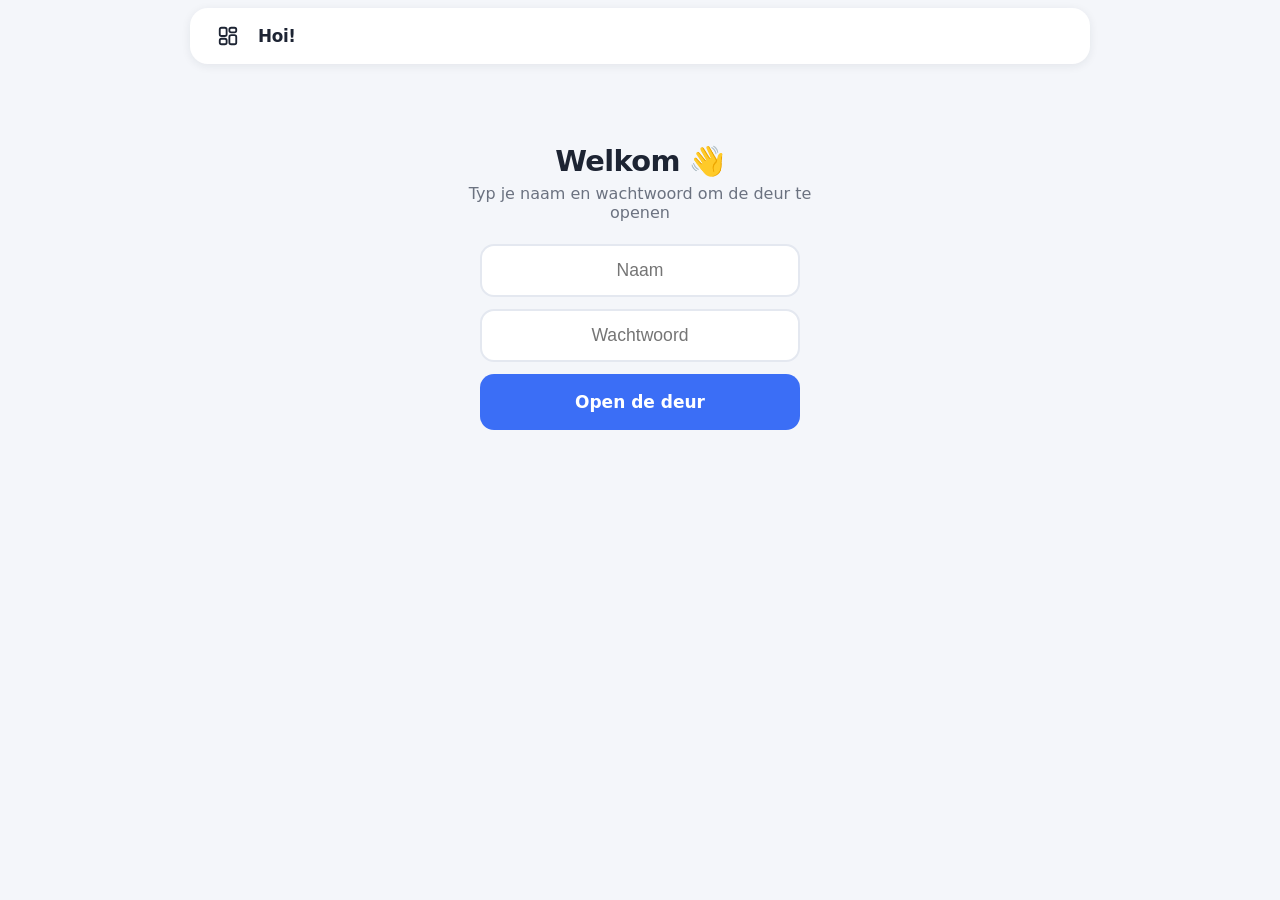
==== commit a4db686d: "Klok: level picker for the test account, one − and + for the selected hand, tafels look and win scre" ====
--- a/index.html
+++ b/index.html
@@ -4,19 +4,26 @@
   <meta charset="UTF-8">
   <meta name="viewport" content="width=device-width, initial-scale=1, viewport-fit=cover">
   <title>Oefensommen</title>
-  <link rel="stylesheet" href="css/style.css?v=202611221325">
+  <link rel="stylesheet" href="css/style.css?v=202611221528">
   <link rel="icon" href="data:image/svg+xml,<svg xmlns='http://www.w3.org/2000/svg' viewBox='0 0 100 100'><text y='.9em' font-size='90'>🧮</text></svg>">
 </head>
 <body>
+<div id="page-deco" class="page-deco" aria-hidden="true"></div>
 
   <header class="topbar">
-    <button id="btn-brand" class="brand" title="Oefensommen" aria-label="Oefensommen">
+    <button id="btn-brand" class="brand" title="Dashboard" aria-label="Dashboard">
       <svg viewBox="0 0 24 24" width="22" height="22" aria-hidden="true" fill="none"
-           stroke="currentColor" stroke-width="2" stroke-linecap="round">
-        <rect x="3" y="3" width="18" height="18" rx="5"/>
-        <path d="M7.5 9.5h9M7.5 14.5h9M12 7v3M9.5 12v5"/>
+           stroke="currentColor" stroke-width="2" stroke-linejoin="round">
+        <rect x="3" y="3" width="7.5" height="9" rx="2"/>
+        <rect x="13.5" y="3" width="7.5" height="5" rx="2"/>
+        <rect x="13.5" y="11" width="7.5" height="10" rx="2"/>
+        <rect x="3" y="15" width="7.5" height="6" rx="2"/>
       </svg>
     </button>
+    <div class="topbar-title">
+      <h1 id="home-greeting">Hoi!</h1>
+      <p id="home-chips" class="home-chips"></p>
+    </div>
     <div class="topbar-right">
       <div id="timerbox" class="timerbox hidden">
         <span class="timer-clock">⏱</span>
@@ -65,17 +72,17 @@
     <!-- HOME -->
     <section id="screen-home" class="screen hidden screen--fit">
       <div class="card home-card">
-        <div class="home-head">
-          <h1 id="home-greeting">Hoi!</h1>
-          <p id="home-chips" class="home-chips"></p>
-        </div>
-        <p id="home-status" class="status"></p>
+        <p id="home-status" class="status hidden"></p>
         <div class="home-doors">
           <button id="btn-sprint" class="door-tile hidden">
             <span class="door-icon">⚡</span>
             <span id="sprint-label" class="door-name">Tafels</span>
             <b id="sprint-done" class="door-badge"></b>
           </button>
+          <button id="btn-delen" class="door-tile hidden">
+            <span class="door-icon">➗</span>
+            <span class="door-name" data-i18n="home_delen">Delen</span>
+          </button>
           <button id="btn-start" class="door-tile">
             <span class="door-icon">🧮</span>
             <span id="start-label" class="door-name">Redactiesommen</span>
@@ -99,7 +106,7 @@
 
     <!-- KLOK: one clock, one page -->
     <section id="screen-klokles" class="screen hidden screen--fit">
-      <div class="card kl-card">
+      <div class="card kl-card lvl-card">
         <header class="kl-head">
           <button id="kl-quit" class="icon-ghost" aria-label="Terug">
             <svg viewBox="0 0 24 24" width="18" height="18" fill="none" stroke="currentColor"
@@ -107,7 +114,7 @@
               <path d="M15 18l-6-6 6-6"></path>
             </svg>
           </button>
-          <h2 id="kl-title" class="kl-title">Klok</h2>
+          <h2 id="kl-title" class="kl-title lvl-title">Klok</h2>
           <span id="kl-count" class="kl-count"></span>
           <span id="kl-progress" class="kl-step">1 / 10</span>
         </header>
@@ -118,32 +125,29 @@
             <p id="kl-text" class="kl-text"></p>
             <div id="kl-opts" class="kl-opts"></div>
             <div id="kl-nudge" class="kl-nudge hidden">
-              <div id="kl-card-m" class="kl-card-ctl kl-ctl-m active">
-                <div class="kl-ctl-head"><i class="kl-dot kl-dot-m"></i>Minuut</div>
-                <div class="kl-ctl-btns">
-                  <button id="kl-m-dn" class="kl-step-btn" aria-label="Minuut terug">−</button>
-                  <button id="kl-m-up" class="kl-step-btn" aria-label="Minuut vooruit">+</button>
+              <div class="kl-pick">
+                <div class="kl-col-l">
+                  <div id="kl-card-m" class="kl-frame kl-frame-m picked">
+                    <span class="kl-frame-name"><i class="kl-dot kl-dot-m"></i>Minuut</span>
+                  </div>
+                  <div id="kl-card-h" class="kl-frame kl-frame-h">
+                    <span class="kl-frame-name"><i class="kl-dot kl-dot-h"></i>Uur</span>
+                  </div>
                 </div>
-                <div class="kl-ok-row">
-                  <button id="kl-m-ok" class="kl-tick" aria-label="Dakika klaar">✓</button>
-                </div>
-              </div>
-              <div id="kl-card-h" class="kl-card-ctl kl-ctl-h locked">
-                <div class="kl-ctl-head"><i class="kl-dot kl-dot-h"></i>Uur</div>
-                <div class="kl-ctl-btns">
-                  <button id="kl-h-dn" class="kl-step-btn" aria-label="Uur terug">−</button>
-                  <button id="kl-h-up" class="kl-step-btn" aria-label="Uur vooruit">+</button>
-                </div>
-                <div class="kl-ok-row">
-                  <button id="kl-h-ok" class="kl-tick" aria-label="Uur klaar">✓</button>
+                <div class="kl-sep" aria-hidden="true"></div>
+                <div class="kl-col-r">
+                  <div class="kl-btns">
+                    <button id="kl-dn" class="kl-step-btn" aria-label="Terug">−</button>
+                    <button id="kl-up" class="kl-step-btn" aria-label="Vooruit">+</button>
+                  </div>
                 </div>
               </div>
             </div>
             <div id="kl-final" class="kl-final hidden">
               <button id="kl-check" class="btn primary big kl-check">Klaar ✓</button>
-              <button id="kl-undo" class="kl-back" aria-label="Terug naar de wijzers">×</button>
             </div>
             <p id="kl-flash" class="kl-flash"></p>
+            <button id="kl-next" class="btn primary kl-next hidden">Verder →</button>
           </div>
           <aside id="kl-marks" class="marks-panel"></aside>
         </div>
@@ -193,7 +197,7 @@
 
     <!-- TAFELSPRINT: ten tafels against the clock, two answers -->
     <section id="screen-sprint" class="screen hidden screen--fit">
-      <div class="card sprint-card">
+      <div class="card sprint-card lvl-card">
         <header class="sprint-head">
           <button id="sprint-quit" class="icon-ghost" data-i18n-title="back_home" aria-label="Terug">
             <svg viewBox="0 0 24 24" width="18" height="18" fill="none" stroke="currentColor"
@@ -207,7 +211,7 @@
               <rect x="9.5" y="2.5" width="3.5" height="11" rx="1.2" fill="currentColor"/>
             </svg>
           </button>
-          <h2 id="sprint-badge-label" class="sprint-title">Tafelsprint</h2>
+          <h2 id="sprint-badge-label" class="sprint-title lvl-title">Tafelsprint</h2>
           <span id="sprint-sep" class="sprint-sep" aria-hidden="true">·</span>
           <span id="sprint-count" class="sprint-secs">20</span>
           <span id="sprint-unit" class="sprint-unit" aria-hidden="true">s</span>
@@ -312,20 +316,21 @@
 
   <div id="confetti"></div>
 
-  <script src="js/i18n.js?v=202611221325"></script>
-  <script src="js/celebrate.js?v=202611221325"></script>
-  <script src="js/config.js?v=202611221325"></script>
-  <script src="js/cloud.js?v=202611221325"></script>
-  <script src="js/storage.js?v=202611221325"></script>
-  <script src="js/templates.js?v=202611221325"></script>
-  <script src="js/explain.js?v=202611221325"></script>
-  <script src="js/klok.js?v=202611221325"></script>
-  <script src="js/levels.js?v=202611221325"></script>
-  <script src="js/rules.js?v=202611221325"></script>
-  <script src="js/klokles.js?v=202611221325"></script>
-  <script src="js/sprint.js?v=202611221325"></script>
-  <script src="js/engine.js?v=202611221325"></script>
-  <script src="js/live.js?v=202611221325"></script>
-  <script src="js/app.js?v=202611221325"></script>
+  <script src="js/i18n.js?v=202611221528"></script>
+  <script src="js/celebrate.js?v=202611221528"></script>
+  <script src="js/config.js?v=202611221528"></script>
+  <script src="js/cloud.js?v=202611221528"></script>
+  <script src="js/storage.js?v=202611221528"></script>
+  <script src="js/templates.js?v=202611221528"></script>
+  <script src="js/explain.js?v=202611221528"></script>
+  <script src="js/klok.js?v=202611221528"></script>
+  <script src="js/levels.js?v=202611221528"></script>
+  <script src="js/rules.js?v=202611221528"></script>
+  <script src="js/klokles.js?v=202611221528"></script>
+  <script src="js/sprint.js?v=202611221528"></script>
+  <script src="js/delen.js?v=202611221528"></script>
+  <script src="js/engine.js?v=202611221528"></script>
+  <script src="js/live.js?v=202611221528"></script>
+  <script src="js/app.js?v=202611221528"></script>
 </body>
 </html>
--- a/css/style.css
+++ b/css/style.css
@@ -251,10 +251,12 @@
 
 /* ---------- Home — three doors and one line that says how today went ------- */
 .home-card { display: grid; gap: var(--s3); }
-.home-head {
-  display: flex; align-items: baseline; justify-content: space-between;
-  gap: var(--s3); flex-wrap: wrap;
-}
+/* greeting and today's chips sit in the top bar, on one line */
+.topbar-title {
+  flex: 1; min-width: 0; display: flex; align-items: center; gap: var(--s3);
+  white-space: nowrap; overflow: hidden; padding-inline: var(--s2);
+}
+.topbar-title h1 { margin: 0; font-size: 1.05rem; overflow: hidden; text-overflow: ellipsis; min-width: 0; }
 .home-card h1 { margin: 0; font-size: 1.5rem; }
 .status { color: var(--muted); margin: 0; font-size: var(--t-sm); }
 
@@ -805,13 +807,22 @@
 
 /* the clock: a hairline that drains, right where the eye already is */
 /* the sprint clock: a hairline track with a draining fill */
-.sprint-track {
-  height: 3px; background: var(--line); border-radius: var(--r-pill);
-  overflow: hidden; margin-top: var(--s3);
-}
+/* THE timer bar: the same on every timed screen. A thick track that fills from
+   the left, its colour going green, yellow, orange and red as the time runs out. */
+.sprint-track, .kl-track {
+  height: 10px; background: #e3e7f0; border-radius: var(--r-pill);
+  overflow: hidden; box-shadow: inset 0 1px 2px rgba(29, 36, 51, .12);
+}
+.sprint-track { margin-top: var(--s3); }
+.kl-track { margin: var(--s3) 0 18px; }
 .paused-text { font-size: var(--t-sm); color: var(--muted); }
-.sprint-fill { height: 100%; width: 100%; background: var(--accent); border-radius: 999px; }
-.sprint-fill.low { background: var(--red); }
+.sprint-fill, .kl-fill {
+  height: 100%; width: 0; border-radius: 999px; background-color: #2fb35c;
+  background-image: linear-gradient(180deg, rgba(255, 255, 255, .45), rgba(255, 255, 255, 0) 55%);
+  box-shadow: 0 0 10px rgba(29, 36, 51, .18);
+}
+/* the countdown numbers are gone: the bar says how much time is left */
+#sprint-count, #sprint-sep, #sprint-unit, #kl-count { display: none !important; }
 
 /* the same marks rail as the task and the mirror, at the same width: it is one
    component and it was rendering 35px cells here and 47px there */
@@ -1106,7 +1117,6 @@
 #screen-sprint.champ .sprint-opt.wrong { background: #c93a40; border-color: #ff9a9e; color: #fff; }
 #screen-sprint.champ .sprint-flash.good { color: #7ee2a8; }
 #screen-sprint.champ .sprint-flash.bad  { color: #ff9a9e; }
-#screen-sprint.champ .sprint-track { background: rgba(255, 255, 255, .15); }
 #screen-sprint.champ .btn.primary { background: #f5c542; color: #1a2250; font-weight: 800; }
 
 /* the cup is won: fireworks over the whole page */
@@ -1162,12 +1172,12 @@
    Royal purple and crimson instead of navy, a sunburst turning slowly behind
    the card, a gold frame that breathes. Same variables, turned further. */
 body.super {
-  background: radial-gradient(ellipse at 50% 28%, #6a1fa8 0%, #2b0a52 48%, #0c0220 100%) fixed;
+  background: radial-gradient(ellipse at 50% 20%, #ffb347 0%, #2f8f57 42%, #0b3a25 100%) fixed;
 }
 body.super::before {
   content: ""; position: fixed; z-index: -1; pointer-events: none;
   left: 50%; top: 30%; width: 220vmax; height: 220vmax; margin: -110vmax 0 0 -110vmax;
-  background: repeating-conic-gradient(from 0deg, rgba(255, 213, 74, .16) 0 6deg, transparent 6deg 15deg);
+  background: repeating-conic-gradient(from 0deg, rgba(255, 245, 180, .18) 0 6deg, transparent 6deg 15deg);
   animation: super-spin 60s linear infinite;
 }
 @keyframes super-spin { to { transform: rotate(360deg); } }
@@ -1176,15 +1186,16 @@
   background:
     radial-gradient(circle, rgba(255, 255, 255, .7) 0 1px, transparent 1.7px) 0 0 / 38px 38px,
     radial-gradient(circle, rgba(255, 213, 74, .6) 0 1px, transparent 1.7px) 19px 19px / 38px 38px,
-    linear-gradient(160deg, #4a1580 0%, #1d0640 55%, #12032b 100%);
+    linear-gradient(160deg, #2f9a5c 0%, #17603a 55%, #0b3a25 100%);
   border: 2px solid #ffd54a;
+  overflow: hidden;
   animation: super-glow 2.4s ease-in-out infinite;
 }
 @keyframes super-glow {
   0%, 100% { box-shadow: 0 0 0 4px rgba(255, 213, 74, .2), 0 0 28px rgba(255, 213, 74, .35), 0 18px 50px rgba(12, 2, 32, .6); }
   50%      { box-shadow: 0 0 0 7px rgba(255, 213, 74, .32), 0 0 60px rgba(255, 213, 74, .7), 0 18px 50px rgba(12, 2, 32, .6); }
 }
-#screen-sprint.super .sprint-card::after { content: "👑"; opacity: .12; font-size: 10rem; }
+#screen-sprint.super .sprint-card::after { content: "🦖"; opacity: .1; font-size: 10rem; }
 #screen-sprint.super .sprint-title {
   background: linear-gradient(90deg, #fff6c7, #ffd54a, #ff9d3c, #ffd54a, #fff6c7); background-size: 200% 100%;
   -webkit-background-clip: text; background-clip: text; color: transparent;
@@ -1194,6 +1205,46 @@
 #screen-sprint.super .sprint-q { text-shadow: 0 0 22px rgba(255, 213, 74, .8), 0 2px 0 rgba(0, 0, 0, .4); }
 #screen-sprint.super .sprint-opt { border-color: rgba(255, 213, 74, .85); background: rgba(255, 255, 255, .12); }
 #screen-sprint.super .btn.primary { background: linear-gradient(180deg, #fff2a8, #ffd54a 60%, #f0a020); color: #2b0a52; }
+
+/* the kikkerliga: bubblegum pond, lily pads and frogs, a card like a lily pad */
+#screen-sprint.frog {
+  background: radial-gradient(ellipse at 50% -10%, #ffe9f7 0%, #ff9fd6 45%, #c44fb0 100%) fixed;
+  min-height: 100%;
+}
+#screen-sprint.frog .sprint-card {
+  --ink: #3d1040; --muted: #8a4f80; --card: rgba(255, 255, 255, .85);
+  --bg: #fff4fb; --line: #7bd389; --accent: #2fb35c; --accent-soft: rgba(47, 179, 92, .15);
+  position: relative; overflow: hidden; color: var(--ink);
+  background:
+    radial-gradient(circle, rgba(123, 211, 137, .35) 0 2px, transparent 2.6px) 0 0 / 40px 40px,
+    linear-gradient(160deg, #ffffff 0%, #ffe3f5 100%);
+  border: 3px solid #7bd389; border-radius: 26px;
+  box-shadow: 0 0 0 5px rgba(255, 255, 255, .35), 0 16px 40px rgba(120, 20, 100, .35);
+}
+#screen-sprint.frog .sprint-title { color: #2fb35c; font-weight: 900; }
+#screen-sprint.frog .sprint-card > *:not(.sprint-deco) { position: relative; z-index: 1; }
+#screen-sprint.frog .sprint-opt { background: #fff; border: 2px solid #7bd389; border-radius: 18px; }
+#screen-sprint.frog .sprint-opt.right { background: #7bd389; color: #fff; }
+#screen-sprint.frog .sprint-opt.wrong { background: #ff7aa2; color: #fff; }
+#screen-sprint.frog .btn.primary { background: #2fb35c; color: #fff; border-radius: 16px; }
+
+/* the floating pictures behind the card, for all three leagues */
+#screen-sprint .sprint-card > .sprint-deco {
+  position: absolute; inset: 0; z-index: 0; pointer-events: none; overflow: hidden;
+}
+.sprint-deco span {
+  position: absolute; opacity: .22; line-height: 1;
+  animation: deco-float 7s ease-in-out infinite alternate;
+}
+@keyframes deco-float { to { transform: translateY(-12px) rotate(10deg); } }
+
+/* the cup on a day whose three leagues were all won */
+.sprint-cup {
+  margin-top: 12px; padding: 9px 12px; border-radius: 12px; text-align: center;
+  font-weight: 800; color: #5a3600;
+  background: linear-gradient(90deg, #fff2a8, #ffd54a, #f0a020);
+  box-shadow: 0 2px 10px rgba(240, 160, 32, .45);
+}
 
 /* the superfinale won: the grandest of them all */
 .champ-win.mega { background: radial-gradient(ellipse at 50% 35%, #7a24c4 0%, #2b0a52 50%, #0a0120 100%); }
@@ -1235,7 +1286,6 @@
 .kl-title { margin: 0; font-size: var(--t-lg); flex: 1; }
 .kl-count { font-weight: 800; font-variant-numeric: tabular-nums; color: var(--muted); }
 .kl-step { color: var(--muted); font-weight: 700; font-variant-numeric: tabular-nums; }
-.kl-track { height: 6px; border-radius: 999px; background: var(--line); margin: 12px 0 18px; overflow: hidden; }
 .kl-fill { height: 100%; width: 100%; background: var(--accent); border-radius: 999px; }
 .kl-stage { user-select: none; -webkit-user-select: none; }
 /* No double-tap zoom and no pinch on this page: a quick tap on + or − is a tap,
@@ -1244,9 +1294,9 @@
 #screen-klokles button, #screen-klokles .klok-face { -webkit-touch-callout: none; }
 /* the clock itself: sized by the screen, not by a fixed pixel size, so it fills
    an iPad in landscape and stays whole on a phone */
-.kl-face { width: min(40vw, 300px); height: auto; aspect-ratio: 1 / 1; margin: 0 auto; display: block; }
+.kl-face { width: min(30vw, 270px); max-width: 100%; height: auto; aspect-ratio: 1 / 1; margin: 0 auto; display: block; }
 @media (min-width: 700px) {
-  .kl-face { width: min(40vh, 320px); }
+  .kl-face { width: min(34vh, 270px); max-width: 100%; }
   .kl-card { padding: 22px 26px 26px; }
   .kl-opt { font-size: 1.5rem; min-height: 64px; }
 }
@@ -1257,6 +1307,59 @@
 .kl-live .klok-hand.minute { stroke: #3b6ef6; stroke-width: 4.5; stroke-linecap: round; }
 .kl-live .klok-hand.hour { stroke-linecap: round; }
 .kl-live .klok-pin { fill: #1d2433; }
+/* the frames: Minuut and Uur on the left, the + and − on the right. The picked
+   frame is the one + and − move: strong colour, a glow, lifted. The other is dimmed. */
+.kl-pick { display: grid; grid-template-columns: 170px 2px 240px; gap: 36px; align-items: stretch; }
+.kl-col-l, .kl-col-r { display: flex; flex-direction: column; gap: 12px; }
+.kl-col-l .kl-frame { height: 64px; }
+/* − and + sit together in one frame, like the hand frames on the left */
+.kl-col-r { align-self: center; width: 240px; }
+.kl-col-r .kl-btns {
+  gap: 14px; padding: 14px; width: 100%; justify-content: center; border-radius: 22px; background: var(--card);
+  border: 2px solid var(--line); box-shadow: 0 6px 18px rgba(29, 36, 51, .08);
+}
+.kl-col-r .kl-step-btn { width: 96px; height: 96px; font-size: 2.8rem; border-radius: 22px; }
+.kl-sep { width: 2px; border-radius: 2px; background: #b9bfcc; }
+/* one row per hand: its frame, and its − and + beside it */
+.kl-row { display: flex; align-items: center; gap: 12px; }
+.kl-row .kl-frame { width: 170px; }
+.kl-btns { display: flex; gap: 10px; }
+.kl-step-btn.off { opacity: .35; pointer-events: none; }
+.kl-btns .kl-step-btn { width: 84px; height: 84px; font-size: 2.6rem; border-radius: 22px; }
+.kl-frame {
+  display: flex; flex-direction: column; align-items: center; justify-content: center; gap: 10px;
+  padding: 12px 10px; border-radius: 20px; cursor: pointer; text-align: center;
+  background: var(--card); border: 3px solid var(--line); opacity: .5;
+  transition: opacity .2s, border-color .2s, box-shadow .2s, transform .2s, background .2s;
+}
+.kl-frame-name { display: flex; align-items: center; justify-content: center; gap: 8px; font-weight: 800; font-size: 1.2rem; }
+.kl-frame-acts { display: flex; gap: 10px; justify-content: center; }
+/* minute: vivid blue. hour: red. The picked one is strong and lifted. */
+.kl-frame-m { border-color: #1d4ed8; }
+.kl-frame-h { border-color: #e0484d; }
+.kl-frame-m.picked { opacity: 1; background: #e6edff; box-shadow: 0 0 0 5px rgba(29,78,216,.22), 0 10px 24px rgba(29,78,216,.28); transform: translateY(-2px); }
+.kl-frame-h.picked { opacity: 1; background: #fff0f0; box-shadow: 0 0 0 5px rgba(224,72,77,.22), 0 10px 24px rgba(224,72,77,.28); transform: translateY(-2px); }
+.kl-dot-m { background: #1d4ed8; }
+.kl-dot-h { background: #e0484d; }
+/* ✓ is green, × is red: the same in both frames */
+.kl-frame .kl-tick, .kl-frame .kl-x {
+  width: 54px; height: 50px; border-radius: 16px; border: none; cursor: pointer;
+  font-size: 1.6rem; font-weight: 800; color: #fff; line-height: 1;
+}
+.kl-frame .kl-tick { background: #22a95c; }
+.kl-frame .kl-x { background: #e0484d; }
+.kl-frame .kl-tick:disabled, .kl-frame .kl-x:disabled { background: var(--line); color: var(--muted); cursor: default; }
+.kl-pm {
+  display: flex; flex-direction: row; align-items: center; justify-content: center; gap: 14px;
+  flex: none; padding: 14px; border-radius: 22px; border: 2px solid var(--line); background: var(--card);
+}
+.kl-pm .kl-step-btn { width: 104px; height: 104px; font-size: 3rem; border-radius: 24px; }
+/* the selected hand: thicker, with a soft glow; the hour keeps its red, the minute its blue */
+.kl-live .klok-hand.sel { filter: drop-shadow(0 0 5px rgba(29, 36, 51, .35)); }
+.kl-live .klok-hand.hour.sel { stroke-width: 12; }
+.kl-live .klok-hand.minute.sel { stroke-width: 8; }
+.kl-live .klok-hand { cursor: pointer; }
+.kl-card-ctl.picked { box-shadow: 0 0 0 4px rgba(29, 36, 51, .14), 0 6px 18px rgba(29, 36, 51, .10); }
 .kl-nudge { display: grid; grid-template-columns: 1fr 1fr; gap: 10px; margin: 0 auto; width: 100%; max-width: 560px; }
 .kl-nudge.hidden { display: none; }
 .kl-card-ctl {
@@ -1315,15 +1418,42 @@
 #kl-check { min-width: 200px; }
 .kl-next { margin-top: 10px; }
 #kl-layout { grid-template-columns: minmax(0, 1fr) 150px; }
+/* every page of the app: a white top bar, and the card starts right under it,
+   both on one centred column of the same width */
+.topbar { background: #fff; border-radius: 18px; width: min(900px, calc(100% - 32px)); margin: 8px auto 0; padding-block: 6px; box-shadow: 0 2px 10px rgba(29, 36, 51, .08); }
+.screen--fit { align-content: start; min-height: 0; padding-top: 8px; }
+.screen--fit > .card { width: min(900px, calc(100% - 32px)); margin-inline: auto; }
+#screen-login { align-content: center; }
+
+#screen-klokles .kl-card { margin-top: 0; }
+/* clock on top; minute box, the sentence, hour box side by side beneath it */
+#kl-body { display: grid; gap: 22px 16px; align-items: center; grid-template-columns: minmax(0, 1fr) minmax(0, 1fr); grid-template-areas: "face" "text" "pick" "check" "flash" "next"; }
+#kl-face { grid-area: face; justify-self: center; width: min(40vh, 320px); max-width: 100%; }
+#kl-text { align-self: center; }
+
+#kl-nudge { grid-area: pick; display: flex; gap: 22px; align-items: center; justify-content: center; justify-self: stretch; width: 100%; max-width: none; margin: 0; }
+#kl-body { grid-template-columns: minmax(0, 1fr) !important; }
+#kl-nudge.hidden { display: none; }
+#kl-opts { grid-column: 1 / -1; grid-row: 2; }
+#kl-text { grid-area: text; display: flex; align-items: center; justify-content: center; margin: 0; padding: 12px 16px; border-radius: 18px; background: var(--bg); border: 2px solid var(--line); font-size: 1.5rem; justify-self: center; min-width: 200px; }
+#kl-flash { grid-area: flash; justify-self: center; width: min(100%, 460px); margin: 0; padding: 10px 14px; border-radius: 16px; background: var(--bg); text-align: center; font-size: .95rem; }
+.kl-next { grid-area: next; justify-self: center; min-width: 180px; margin-top: 4px; }
+.kl-next.hidden { display: none; }
+#kl-flash:empty { display: none; }
+#kl-text:empty { display: none; }
+#kl-flash.good { background: var(--green-soft); }
+#kl-flash.bad { background: var(--red-soft); }
+#kl-flash .kl-why { display: block; margin-top: 4px; max-width: none; text-align: center; }
 #kl-marks .mark-list { grid-template-columns: 1fr !important; gap: 6px; width: 100%; }
 #kl-marks .mark-list { align-content: start; }
 #kl-marks .mark-cell { width: 100%; height: 40px; min-height: 0; }
 #kl-flash { grid-area: flash; margin: 0; }
 .kl-text { font-size: 2rem; font-weight: 800; margin: 14px 0 6px; min-height: 1.2em; }
-.kl-opts { display: grid; grid-template-columns: 1fr 1fr; gap: 12px; max-width: 420px; margin: 16px auto 0; }
+.kl-opts { display: grid; grid-template-columns: 1fr 1fr; gap: 14px; max-width: 520px; margin: 16px auto 0; }
 .kl-opt {
-  font-family: inherit; font-size: 1.4rem; font-weight: 800; min-height: 64px; border-radius: 16px;
+  font-family: inherit; font-size: 1.2rem; font-weight: 800; min-height: 72px; padding: 8px 10px; border-radius: 18px;
   border: 1.5px solid var(--line); background: var(--card); color: var(--ink); cursor: pointer;
+  white-space: normal; overflow-wrap: anywhere; line-height: 1.2;
 }
 .kl-opt:disabled { cursor: default; }
 .kl-opt:disabled:not(.right):not(.wrong) { opacity: .45; }
@@ -1338,34 +1468,6 @@
 .kl-panel.hidden { display: none; }
 #kl-layout.hidden { display: none; }
 
-/* ---- Champions League: navy and gold, with a trophy ---- */
-body.kl-t1 { background: radial-gradient(ellipse at 50% -10%, #25449f 0%, #0d1b4f 55%, #050b25 100%) fixed; }
-#screen-klokles.kl-t1 .kl-card {
-  --ink: #ffffff; --muted: #c4cff5; --card: rgba(255, 255, 255, .10); --bg: rgba(255, 255, 255, .09);
-  --line: rgba(245, 197, 66, .55); --accent: #f5c542; --accent-soft: rgba(245, 197, 66, .18);
-  position: relative; overflow: hidden; color: var(--ink);
-  background: radial-gradient(circle, rgba(255,255,255,.5) 0 1px, transparent 1.6px) 0 0 / 46px 46px,
-              linear-gradient(160deg, #1a3584 0%, #0b1a4d 100%);
-  border: 1.5px solid #f5c542;
-}
-#screen-klokles.kl-t1 .kl-card::after { content: "🏆"; position: absolute; right: -14px; bottom: -22px; font-size: 8rem; opacity: .08; pointer-events: none; }
-#screen-klokles.kl-t1 .kl-title { color: #f5c542; text-transform: uppercase; letter-spacing: .04em; }
-#screen-klokles.kl-t1 .kl-fill { background: #f5c542; }
-
-/* ---- Dinosaurus League: jungle green, with a dinosaur ---- */
-body.kl-t2 { background: radial-gradient(ellipse at 50% -10%, #2f8f4e 0%, #134a28 55%, #05200f 100%) fixed; }
-#screen-klokles.kl-t2 .kl-card {
-  --ink: #f4fff0; --muted: #c2e8c8; --card: rgba(255, 255, 255, .10); --bg: rgba(255, 255, 255, .08);
-  --line: rgba(155, 229, 100, .55); --accent: #9be564; --accent-soft: rgba(155, 229, 100, .18);
-  position: relative; overflow: hidden; color: var(--ink);
-  background: radial-gradient(circle, rgba(155,229,100,.35) 0 1px, transparent 1.6px) 0 0 / 40px 40px,
-              linear-gradient(160deg, #1f6b3a 0%, #0b3520 100%);
-  border: 1.5px solid #9be564;
-}
-#screen-klokles.kl-t2 .kl-card::after { content: "🦖"; position: absolute; right: -10px; bottom: -20px; font-size: 8rem; opacity: .1; pointer-events: none; }
-#screen-klokles.kl-t2 .kl-title { color: #9be564; text-transform: uppercase; letter-spacing: .04em; }
-#screen-klokles.kl-t2 .kl-fill { background: #9be564; }
-#screen-klokles.kl-t1 .kl-card > *, #screen-klokles.kl-t2 .kl-card > * { position: relative; z-index: 1; }
 .kl-kicker { margin: 0; font-weight: 800; color: var(--accent); letter-spacing: .04em; }
 .kl-ptitle { margin: 6px 0 10px; font-size: 1.7rem; }
 .kl-ptext { margin: 0 auto 18px; max-width: 420px; color: var(--muted); font-size: 1.05rem; }
@@ -1379,12 +1481,12 @@
    The sprint bar drains because that IS the information. Everything else
    stops moving for anyone who asked their device to stop moving things. */
 @media (prefers-reduced-motion: reduce) {
-  *, *::before, *::after {
+  *:not(.sprint-fill):not(.kl-fill), *:not(.sprint-fill):not(.kl-fill)::before, *:not(.sprint-fill):not(.kl-fill)::after {
     animation-duration: .001ms !important;
     animation-iteration-count: 1 !important;
     transition-duration: .001ms !important;
   }
-  .sprint-fill { transition-duration: inherit !important; }
+  /* the sprint bar keeps its own timed drain: the clock is the information */
   /* both of the things that say "this is the one to tap" are a pulse, so both
      of them need a still version — otherwise asking for less motion takes the
      only cue away and leaves the child with ten identical vakjes */
@@ -1492,3 +1594,178 @@
 /* The lamp is not a disabled button any more — it answers, with the reason —
    so it may not look dead. */
 .hint-btn.spent { opacity: .55; }
+
+
+/* ---- round 2 of the sprint look: pictures across the page, white answer
+   tiles, celebrations per league ---- */
+#screen-sprint { position: relative; overflow: hidden; }
+#screen-sprint > *:not(.sprint-deco-bg) { position: relative; z-index: 1; }
+.sprint-deco-bg { position: absolute; inset: 0; z-index: 0; pointer-events: none; overflow: hidden; }
+.sprint-deco-bg span, .sprint-deco span {
+  position: absolute; line-height: 1; animation: deco-float 7s ease-in-out infinite alternate;
+}
+.sprint-deco-bg span { opacity: .55; }
+@keyframes deco-float { to { margin-top: -14px; } }
+
+/* answer tiles stay white in every league; right and wrong show in the frame */
+#screen-sprint .sprint-opt,
+#screen-sprint .sprint-opt.right,
+#screen-sprint .sprint-opt.wrong { background: #fff; }
+#screen-sprint.frog .sprint-opt { color: #3d1040; }
+#screen-sprint.frog .sprint-opt.right { border-color: #2fb35c; box-shadow: 0 0 0 4px rgba(47, 179, 92, .35); color: #1f7a45; }
+#screen-sprint.frog .sprint-opt.wrong { border-color: #e0455c; box-shadow: 0 0 0 4px rgba(224, 69, 92, .35); color: #b0203a; }
+#screen-sprint.champ .sprint-opt { color: #1a2250; }
+#screen-sprint.champ .sprint-opt.right { border-color: #1f9d57; box-shadow: 0 0 0 4px rgba(31, 157, 87, .45); color: #13663a; }
+#screen-sprint.champ .sprint-opt.wrong { border-color: #c93a40; box-shadow: 0 0 0 4px rgba(201, 58, 64, .45); color: #8f1d22; }
+#screen-sprint.super .sprint-opt { color: #2b0a52; }
+#screen-sprint.super .sprint-opt.right { border-color: #1f9d57; box-shadow: 0 0 0 4px rgba(31, 157, 87, .5); color: #13663a; }
+#screen-sprint.super .sprint-opt.wrong { border-color: #c93a40; box-shadow: 0 0 0 4px rgba(201, 58, 64, .5); color: #8f1d22; }
+
+/* the three celebrations */
+.champ-win.frog {
+  background: radial-gradient(ellipse at 50% 30%, #ffe9f7 0%, #ff9fd6 50%, #c44fb0 100%);
+}
+.champ-win.frog .champ-win-title, .champ-win.frog .champ-win-sub, .champ-win.frog .champ-win-score {
+  color: #fff; text-shadow: 0 2px 12px rgba(120, 20, 100, .45);
+}
+.champ-win.frog .champ-win-title { font-size: 2.2rem; }
+.champ-win.frog .champ-trophy { font-size: 7rem; animation: champ-bounce 1.2s ease-in-out infinite; }
+.champ-win.frog .champ-win-card { background: rgba(255, 255, 255, .18); }
+.champ-win.frog .champ-win-later, .champ-win.frog .btn.primary { background: #2fb35c; color: #fff; }
+.champ-win.dino.mega {
+  background: radial-gradient(ellipse at 50% 35%, #ffb347 0%, #2f8f57 50%, #0b3a25 100%);
+}
+.champ-win.dino.mega .champ-win-title { color: #fff6c7; }
+
+
+/* ---- one design language for all three leagues ----
+   The colour lives on the whole page (body, top bar included). The question
+   card is the same plain white card everywhere, and every answer is the same
+   size, so only the page changes from league to league. */
+.page-deco { position: fixed; inset: 0; z-index: -1; pointer-events: none; overflow: hidden; }
+.page-deco span {
+  position: absolute; line-height: 1; opacity: .6;
+  animation: deco-float 8s ease-in-out infinite alternate;
+}
+@keyframes deco-float { to { margin-top: -16px; } }
+
+body.frog {
+  background: radial-gradient(ellipse at 50% -10%, #ffe9f7 0%, #ff9fd6 45%, #c44fb0 100%) fixed;
+}
+body.champ { background: radial-gradient(ellipse at 50% -10%, #25449f 0%, #0d1b4f 55%, #050b25 100%) fixed; }
+body.super { background: radial-gradient(ellipse at 50% 20%, #ffb347 0%, #2f8f57 42%, #0b3a25 100%) fixed; }
+#screen-sprint.frog, #screen-sprint.champ, #screen-sprint.super { background: none; min-height: 0; }
+
+#screen-sprint.frog .sprint-card, #screen-sprint.champ .sprint-card, #screen-sprint.super .sprint-card {
+  background: #ffffff; color: #1d1d2b; border: none; border-radius: 22px;
+  box-shadow: 0 10px 30px rgba(20, 20, 60, .18); animation: none; overflow: visible;
+}
+#screen-sprint .sprint-card::after { content: none; }
+#screen-sprint .sprint-title, #screen-sprint.frog .sprint-title, #screen-sprint.champ .sprint-title,
+#screen-sprint.super .sprint-title {
+  color: #1d1d2b; background: none; -webkit-background-clip: border-box; background-clip: border-box;
+  -webkit-text-fill-color: #1d1d2b; text-transform: none; letter-spacing: normal; animation: none;
+}
+#screen-sprint .sprint-q, #screen-sprint.champ .sprint-q, #screen-sprint.super .sprint-q {
+  color: #1d1d2b; text-shadow: none;
+}
+#screen-sprint .sprint-secs, #screen-sprint .sprint-count, #screen-sprint .sprint-unit,
+#screen-sprint .sprint-step, #screen-sprint .sprint-sep, #screen-sprint.champ .sprint-count,
+#screen-sprint.super .sprint-count { color: #5b5e73; }
+
+#screen-sprint .sprint-answers {
+  grid-template-columns: repeat(2, 1fr); gap: 12px; max-width: 420px;
+}
+#screen-sprint .sprint-opt,
+#screen-sprint.frog .sprint-opt,
+#screen-sprint.champ .sprint-opt,
+#screen-sprint.super .sprint-opt {
+  height: 84px; min-height: 84px; width: 100%; box-sizing: border-box;
+  display: flex; align-items: center; justify-content: center;
+  padding: 0; font-size: 1.9rem; font-weight: 800; line-height: 1;
+  background: #ffffff; color: #1d1d2b; border: 2px solid #d9dce6; border-radius: 16px;
+  box-shadow: none;
+}
+#screen-sprint .sprint-opt.right,
+#screen-sprint.frog .sprint-opt.right,
+#screen-sprint.champ .sprint-opt.right,
+#screen-sprint.super .sprint-opt.right {
+  background: #ffffff; border: 3px solid #2fb35c; color: #1f7a45; box-shadow: none;
+}
+#screen-sprint .sprint-opt.wrong,
+#screen-sprint.frog .sprint-opt.wrong,
+#screen-sprint.champ .sprint-opt.wrong,
+#screen-sprint.super .sprint-opt.wrong {
+  background: #ffffff; border: 3px solid #e0455c; color: #b0203a; box-shadow: none;
+}
+#screen-sprint .sprint-flash, #screen-sprint.champ .sprint-flash, #screen-sprint.super .sprint-flash {
+  color: #1d1d2b;
+}
+
+/* the league picker shown before the first tafel */
+.league-picks { display: flex; flex-wrap: wrap; justify-content: center; gap: 10px; max-width: 720px; margin: 12px auto 0; }
+.league-pick {
+  display: flex; flex-direction: column; justify-content: center; align-items: center;
+  flex: 1 1 110px; max-width: 220px; min-height: 64px; padding: 8px 14px; border-radius: 14px;
+  border: 2px solid #d9dce6; background: #ffffff; color: #1d1d2b;
+  font-weight: 800; font-size: 1.05rem; cursor: pointer;
+}
+.league-pick small { font-weight: 600; color: #5b5e73; }
+.league-pick:active { transform: scale(.98); }
+
+/* ---------- the level looks, once, for every level in the app ----------
+   body.frog / body.champ / body.super set the page; the card and title follow. */
+body.champ .lvl-card {
+  --ink: #ffffff; --muted: #b9c6f2; --card: rgba(255, 255, 255, .10);
+  --bg: rgba(255, 255, 255, .09); --line: rgba(245, 197, 66, .55);
+  --accent: #f5c542; --accent-soft: rgba(245, 197, 66, .18);
+  position: relative; overflow: hidden; color: var(--ink);
+  background:
+    radial-gradient(circle, rgba(255, 255, 255, .55) 0 1px, transparent 1.6px) 0 0 / 46px 46px,
+    radial-gradient(circle, rgba(245, 197, 66, .45) 0 1px, transparent 1.6px) 23px 23px / 46px 46px,
+    linear-gradient(160deg, #1a3584 0%, #0b1a4d 100%);
+  border: 1.5px solid #f5c542;
+  box-shadow: 0 0 0 4px rgba(245, 197, 66, .15), 0 18px 50px rgba(5, 11, 37, .55);
+}
+body.champ .lvl-card::after {
+  content: "🏆"; position: absolute; right: -14px; bottom: -26px;
+  font-size: 9rem; line-height: 1; opacity: .09; pointer-events: none;
+}
+body.champ .lvl-card > * { position: relative; z-index: 1; }
+body.champ .lvl-title { color: #f5c542; letter-spacing: .04em; text-transform: uppercase; }
+body.super .lvl-card {
+  --line: rgba(255, 213, 74, .75); --accent: #ffd54a; --accent-soft: rgba(255, 213, 74, .2);
+  background:
+    radial-gradient(circle, rgba(255, 255, 255, .7) 0 1px, transparent 1.7px) 0 0 / 38px 38px,
+    radial-gradient(circle, rgba(255, 213, 74, .6) 0 1px, transparent 1.7px) 19px 19px / 38px 38px,
+    linear-gradient(160deg, #2f9a5c 0%, #17603a 55%, #0b3a25 100%);
+  border: 2px solid #ffd54a;
+  overflow: hidden;
+  animation: super-glow 2.4s ease-in-out infinite;
+}
+body.super .lvl-card::after { content: "🦖"; opacity: .1; font-size: 10rem; }
+body.super .lvl-title {
+  background: linear-gradient(90deg, #fff6c7, #ffd54a, #ff9d3c, #ffd54a, #fff6c7); background-size: 200% 100%;
+  -webkit-background-clip: text; background-clip: text; color: transparent;
+  animation: super-shine 3s linear infinite;
+}
+body.frog .lvl-card {
+  --ink: #3d1040; --muted: #8a4f80; --card: rgba(255, 255, 255, .85);
+  --bg: #fff4fb; --line: #7bd389; --accent: #2fb35c; --accent-soft: rgba(47, 179, 92, .15);
+  position: relative; overflow: hidden; color: var(--ink);
+  background:
+    radial-gradient(circle, rgba(123, 211, 137, .35) 0 2px, transparent 2.6px) 0 0 / 40px 40px,
+    linear-gradient(160deg, #ffffff 0%, #ffe3f5 100%);
+  border: 3px solid #7bd389; border-radius: 26px;
+  box-shadow: 0 0 0 5px rgba(255, 255, 255, .35), 0 16px 40px rgba(120, 20, 100, .35);
+}
+body.frog .lvl-title { color: #2fb35c; font-weight: 900; }
+body.frog .lvl-card > *:not(.sprint-deco) { position: relative; z-index: 1; }
+body.frog .lvl-card, body.champ .lvl-card, body.super .lvl-card {
+  background: #ffffff; color: #1d1d2b; border: none; border-radius: 22px;
+  box-shadow: 0 10px 30px rgba(20, 20, 60, .18); animation: none; overflow: visible;
+}
+body.super .lvl-title {
+  color: #1d1d2b; background: none; -webkit-background-clip: border-box; background-clip: border-box;
+  -webkit-text-fill-color: #1d1d2b; text-transform: none; letter-spacing: normal; animation: none;
+}
